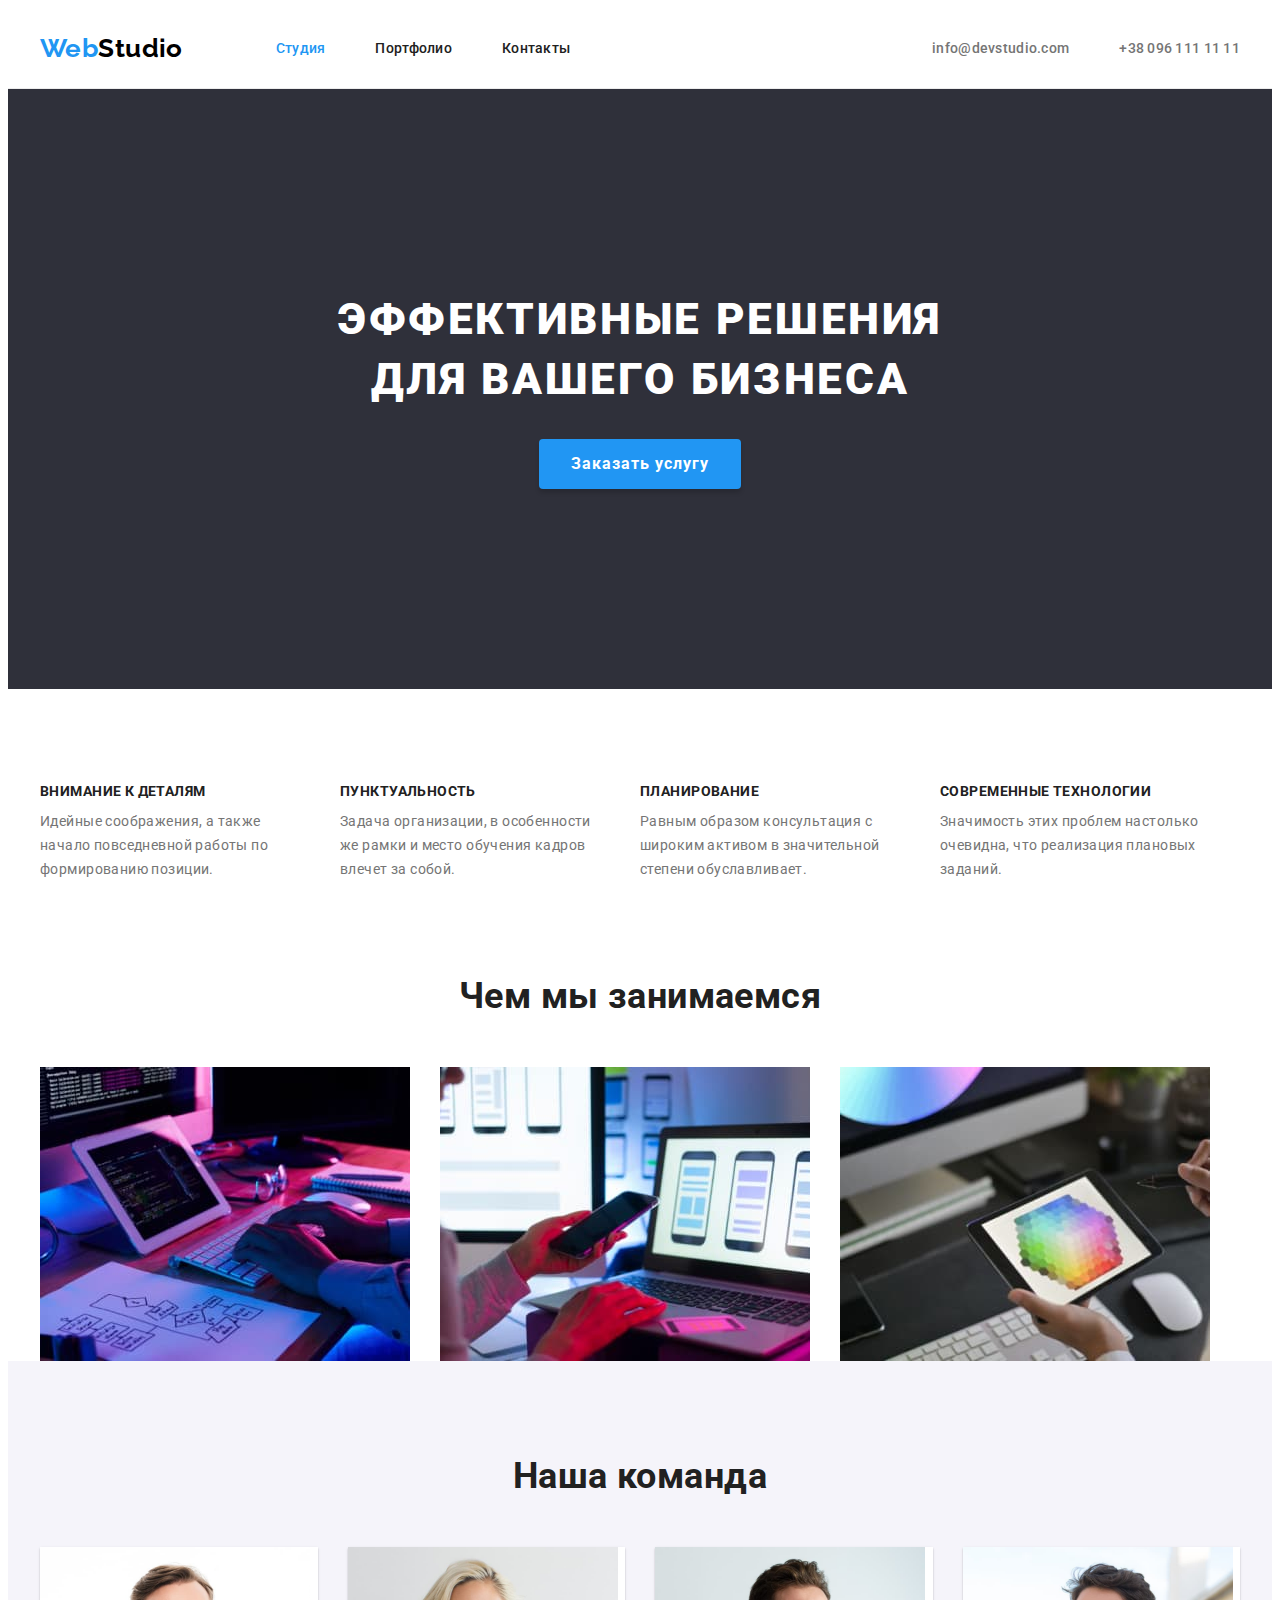
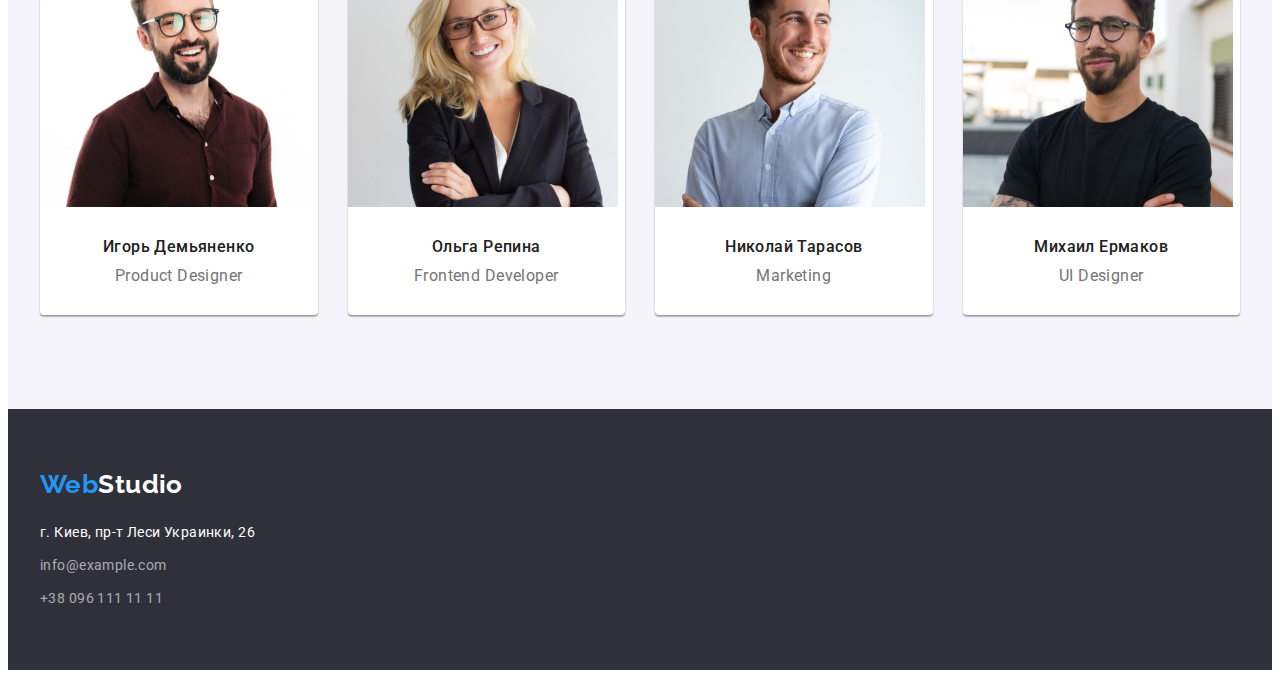
==== index.html @ b5c13eb8 "Initial commit" ====
<!DOCTYPE html>
<html lang="ru">
  <head>
    <meta charset="UTF-8" />
    <meta http-equiv="X-UA-Compatible" content="IE=edge" />
    <meta name="viewport" content="width=device-width, initial-scale=1.0" />
    <title>Студия</title>
    <link rel="preconnect" href="https://fonts.googleapis.com" />
    <link rel="preconnect" href="https://fonts.gstatic.com" crossorigin />
    <link
      href="https://fonts.googleapis.com/css2?family=Raleway:wght@700&family=Roboto:wght@400;500;700;900&display=swap"
      rel="stylesheet"
    />
    <!-- modern-nomalize start -->
    <link
      rel="stylesheet"
      href="https://cdnjs.cloudflare.com/ajax/libs/modern-normalize/1.1.0/modern-normalize.min.css"
      integrity="sha512-wpPYUAdjBVSE4KJnH1VR1HeZfpl1ub8YT/NKx4PuQ5NmX2tKuGu6U/JRp5y+Y8XG2tV+wKQpNHVUX03MfMFn9Q=="
      crossorigin="anonymous"
      referrerpolicy="no-referrer"
    />
    <!-- modern-nomalize end -->
    <link rel="stylesheet" href="./css/styles.css" />
  </head>
  <body>
    <!-- header -->
    <header class="header">
      <div class="container header-container">
        <a class="header-logo link" href="index.html" lang="en"
          ><span class="accent-header">Web</span>Studio</a
        >
        <nav class="header-nav">
          <ul class="header-list list">
            <li class="header-item list">
              <a class="header-link header-link-current link" href="./index.html">Студия</a>
            </li>
            <li class="header-item list">
              <a class="header-link link" href="./portfolio.html">Портфолио</a>
            </li>
            <li class="header-item list">
              <a class="header-link link" href="#">Контакты</a>
            </li>
          </ul>
        </nav>
        <ul class="header-list list">
          <li class="header-contacts list">
            <a class="header-mail link" href="mailto:info@devstudio.com">info@devstudio.com</a>
          </li>
          <li class="header-contacts list">
            <a class="header-tel link" href="tel:+380961111111">+38 096 111 11 11</a>
          </li>
        </ul>
      </div>
    </header>

    <main>
      <!-- Шапка -->
      <section class="hero">
        <div class="container">
          <h1 class="hero-title">Эффективные решения для вашего бизнеса</h1>
          <button class="hero-btn btn" type="button">Заказать услугу</button>
        </div>
      </section>

      <!-- Особенности -->
      <section class="features section">
        <div class="container">
          <h2 class="visually-hidden">Особенности</h2>
          <ul class="features-list list">
            <li class="features-item">
              <h3 class="features-title">Внимание к деталям</h3>
              <p class="features-descr">
                Идейные соображения, а также начало повседневной работы по формированию позиции.
              </p>
            </li>
            <li class="features-item">
              <h3 class="features-title">Пунктуальность</h3>
              <p class="features-descr">
                Задача организации, в особенности же рамки и место обучения кадров влечет за собой.
              </p>
            </li>
            <li class="features-item">
              <h3 class="features-title">Планирование</h3>
              <p class="features-descr">
                Равным образом консультация с широким активом в значительной степени обуславливает.
              </p>
            </li>
            <li class="features-item">
              <h3 class="features-title">Современные технологии</h3>
              <p class="features-descr">
                Значимость этих проблем настолько очевидна, что реализация плановых заданий.
              </p>
            </li>
          </ul>
        </div>
      </section>

      <!-- Чем мы занимаемся -->
      <section class="work section">
        <div class="container work-container">
          <h2 class="work-title">Чем мы занимаемся</h2>
          <ul class="work-list list">
            <li class="work-item">
              <img
                class="img work-item-img"
                src="./images/box1.jpg"
                alt="Верстка"
                width="370"
                height="294"
              />
            </li>
            <li class="work-item">
              <img
                class="img work-item-img"
                src="./images/box2.jpg"
                alt="Оптимизация под все устройства"
                width="370"
                height="294"
              />
            </li>
            <li class="work-item">
              <img
                class="img work-item-img"
                src="./images/box3.jpg"
                alt="Дизайн сайта"
                width="370"
                height="294"
              />
            </li>
          </ul>
        </div>
      </section>

      <!-- Наша команда -->
      <section class="team section">
        <div class="container">
          <h2 class="team-title">Наша команда</h2>
          <ul class="team-list list">
            <li class="team-item">
              <img
                class="img team-item-img"
                src="./images/teamcard1.jpg"
                lang="en"
                alt="Product Designer"
                width="270"
                height="260"
              />
              <div class="team-wrapper">
                <h3 class="team-item-title">Игорь Демьяненко</h3>
                <p class="team-item-descr">Product Designer</p>
              </div>
            </li>
            <li class="team-item">
              <img
                class="img team-item-img"
                src="./images/teamcard2.jpg"
                lang="en"
                alt="Frontend Developer"
                width="270"
                height="260"
              />
              <div class="team-wrapper">
                <h3 class="team-item-title">Ольга Репина</h3>
                <p class="team-item-descr">Frontend Developer</p>
              </div>
            </li>
            <li class="team-item">
              <img
                class="img team-item-img"
                src="./images/teamcard3.jpg"
                lang="en"
                alt="Marketing"
                width="270"
                height="260"
              />
              <div class="team-wrapper">
                <h3 class="team-item-title">Николай Тарасов</h3>
                <p class="team-item-descr">Marketing</p>
              </div>
            </li>
            <li class="team-item">
              <img
                class="img team-item-img"
                src="./images/teamcard4.jpg"
                lang="en"
                alt="UI Designer"
                width="270"
                height="260"
              />
              <div class="team-wrapper">
                <h3 class="team-item-title">Михаил Ермаков</h3>
                <p class="team-item-descr">UI Designer</p>
              </div>
            </li>
          </ul>
        </div>
      </section>
    </main>

    <!-- Подвал -->
    <footer class="footer">
      <div class="container footer-container">
        <a class="footer-logo link" href="index.html" lang="en"
          ><span class="accent-footer">Web</span><span class="second-footer-cl">Studio</span></a
        >
        <address class="address">
          <ul class="footer-list list">
            <li class="footer-item-map list">
              <a
                class="link"
                href="https://goo.gl/maps/kotDSWmVXza3ewrm8"
                target="_blank"
                rel="noreferrer noopener"
                >г. Киев, пр-т Леси Украинки, 26</a
              >
            </li>
            <li class="footer-item list">
              <a class="footer-mail link" href="mailto:info@example.com">info@example.com</a>
            </li>
            <li class="footer-item list">
              <a class="footer-tel link" href="tel:+380961111111">+38 096 111 11 11</a>
            </li>
          </ul>
        </address>
      </div>
    </footer>
  </body>
</html>
---- css/styles.css ----
/* Шрифты
  font-family: 'Raleway', sans-serif;
  font-family: 'Roboto', sans-serif;
} */

:root {
  /* fonts */
  --main-font: 'Roboto', sans-serif;
  --secondary-font: 'Raleway', sans-serif;
  /* txt colors */
  --main-txt-cl: #212121;
  --main-txt-item: #757575;
  --main-link-cl: #2196f3;
  --btn-txt-cl: #ffffff;
  --second-header-logo-cl: #000000;

  /* bg colors */
  --dark-bg-cl: #2f303a;
  --team-bg-cl: #f5f4fa;
  --main-bt-bg-cl: #188ce8;
  --white-bg-cl: #ffffff;

  /* others */
  --border-cl: #eeeeee;
}
body {
  font-family: var(--main-font);
  color: var(--main-txt-cl);
  background-color: var(--white-bg-cl);
  letter-spacing: 0.03em;
  font-size: 14px;
}

/* reset styles */

h1,
h2,
h3,
h4,
h5,
h6,
p {
  margin: 0;
}
.link {
  text-decoration: none;
  color: currentColor;
}

.list {
  list-style: none;
  padding: 0;
  margin: 0;
}

/* base styles */
.container {
  width: 1200px;
  padding-left: 15px;
  padding-right: 15px;
  margin-left: auto;
  margin-right: auto;

  /* outline: 2px solid red;
  outline-offset: -2px; */
}
.btn {
  font-family: inherit;
  cursor: pointer;
  border: none;
}

/* header */
.header {
  border-bottom: 1px solid #ececec;
}
.header-container {
  display: flex;
  align-items: center;
}

.header-logo {
  margin-right: 93px;
}

.header-nav {
  margin-right: auto;
}

.header-logo,
.footer-logo {
  color: var(--second-header-logo-cl);
  font-family: 'Raleway';
  font-style: normal;
  font-weight: 700;
  font-size: 26px;
  line-height: calc(31 / 26);
}

.accent-header,
.accent-footer {
  color: var(--main-link-cl);
}

/* .header-item, */

.header-link,
.header-mail,
.header-tel {
  display: block;
  padding-top: 32px;
  padding-bottom: 32px;
  font-weight: 500;
  line-height: calc(16 / 14);
  letter-spacing: 0.02em;
}

/* header hover focus */

.header-link:hover,
.header-link:focus,
.header-contacts:hover,
.header-contacts:focus {
  color: var(--main-link-cl);
}

.header-list {
  display: flex;
  gap: 50px;
}

.header-contacts {
  color: var(--main-txt-item);
}

.header-link-current {
  color: var(--main-link-cl);
}

/* все img */
.img {
  display: block;
  max-width: 100%;
  height: auto;
}

/* hero */
.hero {
  text-align: center;
  padding: 200px 0;
}

.hero-title {
  width: 696px;
  margin: 0 auto;
  margin-bottom: 30px;
  font-weight: 900;
  font-size: 44px;
  line-height: calc(60 / 44);
  color: var(--btn-txt-cl);
  text-transform: uppercase;
  letter-spacing: 0.06em;
}

.hero-btn {
  /* max-width: 240px;
  min-width: 200px;
  min-height: 50px; */
  padding: 10px 32px;
  color: var(--btn-txt-cl);
  font-weight: 700;
  font-size: 16px;
  line-height: calc(30 / 16);
  background: var(--main-link-cl);
  letter-spacing: 0.06em;
  box-shadow: 0px 4px 4px rgba(0, 0, 0, 0.15);
  border-radius: 4px;
}

.hero-btn:hover,
.hero-btn:focus {
  background: var(--main-bt-bg-cl);
}

.hero,
.footer {
  background: var(--dark-bg-cl);
}

/* <!-- Особенности --> */
.section {
  padding-top: 94px;
  padding-bottom: 94px;
}

.visually-hidden {
  position: absolute;
  white-space: nowrap;
  width: 1px;
  height: 1px;
  overflow: hidden;
  border: 0;
  padding: 0;
  clip: rect(0 0 0 0);
  clip-path: inset(50%);
  margin: -1px;
}
.features-list {
  display: flex;
  gap: 30px;
}

.features-item {
  width: 270px;
}

.features-title {
  margin-bottom: 10px;
  flex-basis: calc((100%-90px) / 4);

  font-size: 14px;
  line-height: calc(16 / 14);
  text-transform: uppercase;
}
.features-descr {
  line-height: calc(24 / 14);
  color: var(--main-txt-item);
}

/* <!-- Чем мы занимаемся --> */
.work {
  padding: 0;
}

/* .work-container {
  padding-bottom: 94px;
} */

.work-title,
.team-title {
  text-align: center;
  margin-bottom: 50px;
  font-size: 36px;
  line-height: calc(42 / 36);
}
.work-list,
.team-list {
  display: flex;
  gap: 30px;
}

/* <!-- Наша команда --> */

/* .team-container {
  padding-bottom: 94px;
} */
.team {
  background: var(--team-bg-cl);
}

.team-item {
  flex-basis: calc((100% - 30px * 3) / 4);
  background: var(--white-bg-cl);
  box-shadow: 0px 1px 3px rgba(0, 0, 0, 0.12), 0px 1px 1px rgba(0, 0, 0, 0.14),
    0px 2px 1px rgba(0, 0, 0, 0.2);
  border-radius: 0px 0px 4px 4px;
}

.team-wrapper {
  text-align: center;
  padding-top: 30px;
  padding-bottom: 30px;
}
.team-item-title {
  margin-bottom: 10px;
  /* padding-left: 5px;
  padding-right: 5px;
  text-align: center; */
  font-weight: 500;
  font-size: 16px;
  line-height: calc(19 / 16);
}
.team-item-descr {
  text-align: center;
  font-weight: 400;
  font-size: 16px;
  line-height: calc(19 / 16);
  color: var(--main-txt-item);
}

/* Портфолио */
/* .portfolio {
  margin-top: 94px;
  margin-bottom: 94px;
} */

.portfolio-list-btn {
  margin-bottom: 50px;
  display: flex;
  justify-content: center;
  gap: 8px;
}

.portfolio-item-btn:hover,
.portfolio-item-btn:focus {
  background: var(--main-link-cl);
  color: var(--btn-txt-cl);
}

.portfolio-item-btn {
  padding: 6px 22px;
  font-weight: 500;
  font-size: 16px;
  line-height: calc(26 / 16);
  letter-spacing: 0.03em;
  background-color: var(--team-bg-cl);
  border: none;
  border-radius: 4px;
}

.current-btn {
  background: var(--main-link-cl);
  color: var(--btn-txt-cl);
  box-shadow: 0px 3px 1px rgba(0, 0, 0, 0.1), 0px 1px 2px rgba(0, 0, 0, 0.08),
    0px 2px 2px rgba(0, 0, 0, 0.12);
  border-radius: 4px;
}

.portfolio-list-img {
  display: flex;
  flex-wrap: wrap;
  gap: 30px;
}

/* .gallery-item {
  text-align: center;
} */

.gallery-wrapper {
  padding-top: 20px;
  padding-left: 24px;
  padding-right: 24px;
  padding-bottom: 20px;
  border: 1px solid var(--border-cl);
  border-top: none;
}
.gallery-item-title {
  margin-bottom: 4px;
  font-weight: 700;
  font-size: 18px;
  line-height: calc(36 / 18);
  letter-spacing: 0.06em;
}

.gallery-item-descr {
  font-size: 16px;
  line-height: calc(30 / 16);
  color: var(--main-txt-item);
}

/* footer */
.footer {
  padding-top: 60px;
  padding-bottom: 60px;
}

/* .footer-container {
  padding-top: 60px;
  padding-bottom: 60px;
} */

.address {
  margin-top: 20px;
  font-style: normal;
}
.footer-list {
  line-height: calc(24 / 14);
}

.footer-item-map {
  margin-bottom: 9px;
  color: #ffffff;
}
.footer-item {
  color: rgba(255, 255, 255, 0.6);
}

.footer-item:not(:last-child) {
  margin-bottom: 9px;
}

.footer-mail:hover,
.footer-mail:focus,
.footer-tel:hover,
.footer-tel:focus,
.footer-item-map:hover,
.footer-item-map:focus {
  color: var(--main-link-cl);
}
.second-footer-cl {
  color: var(--btn-txt-cl);
}
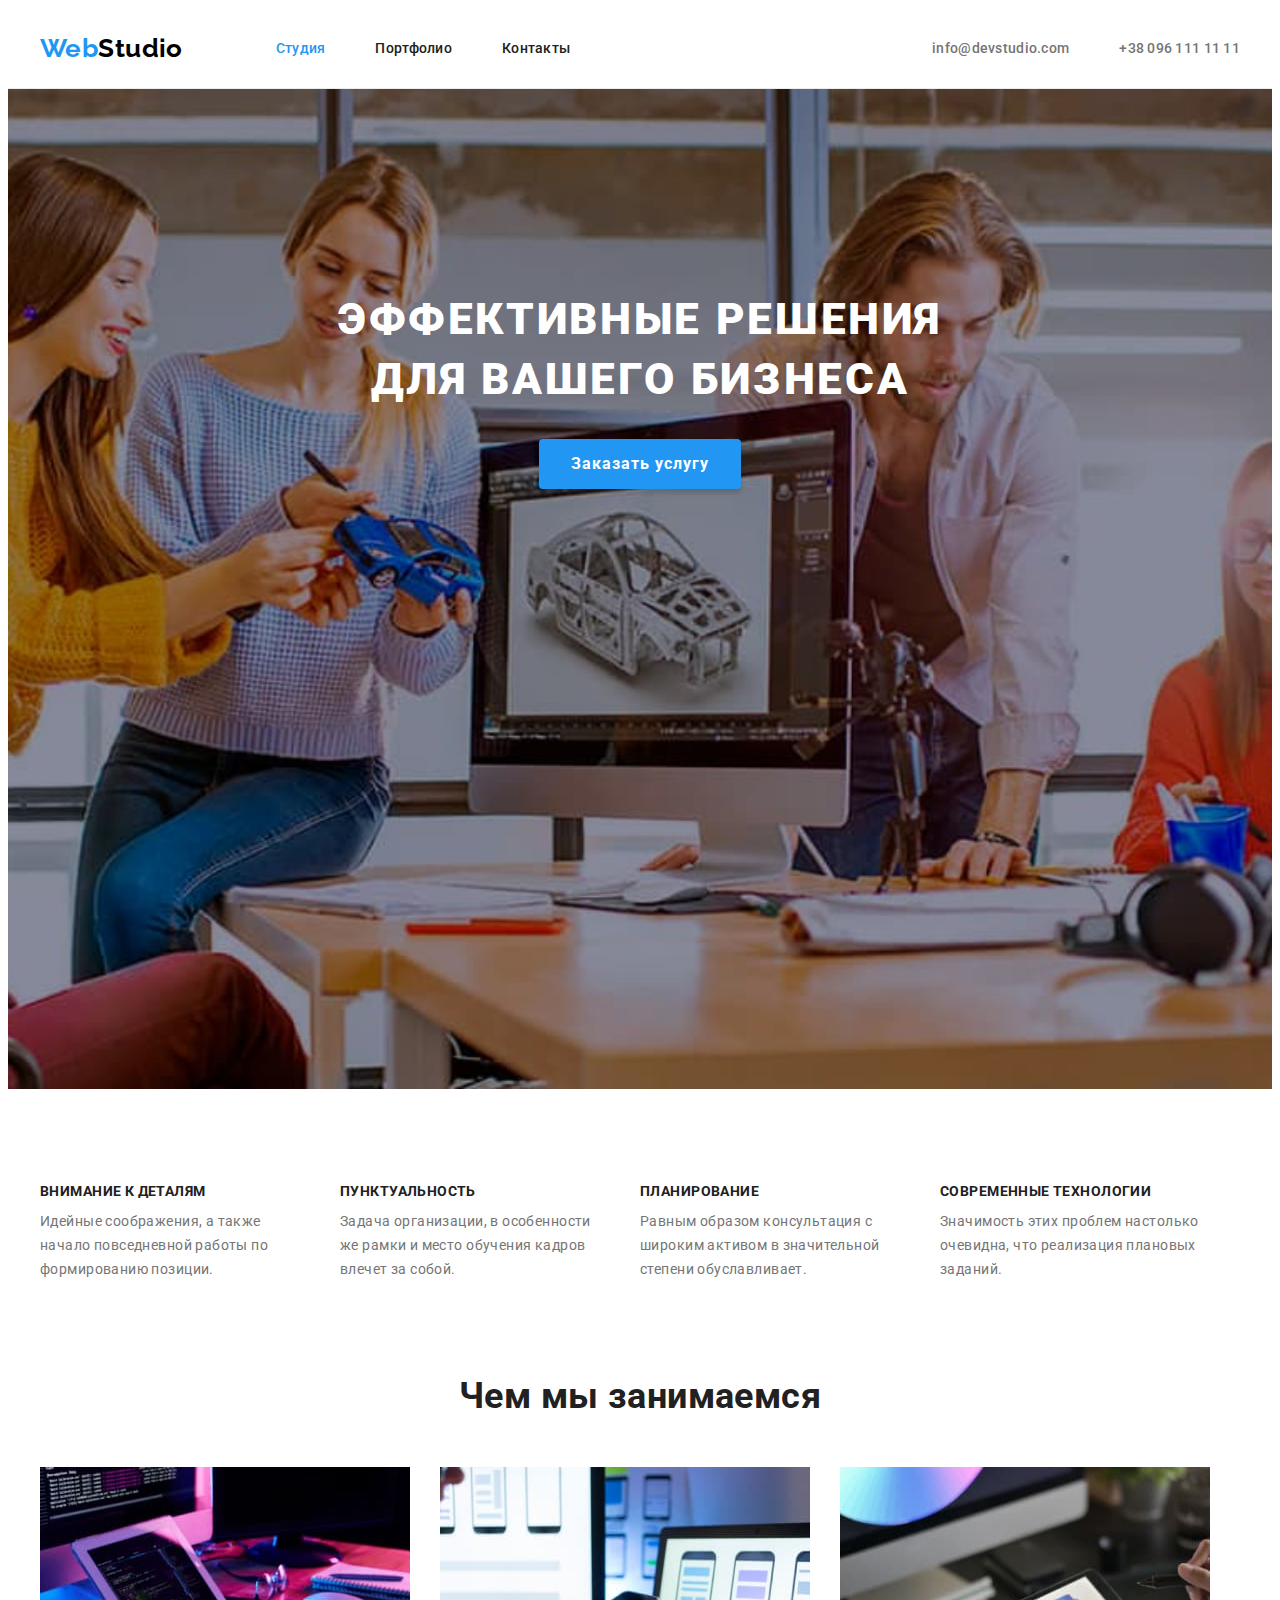
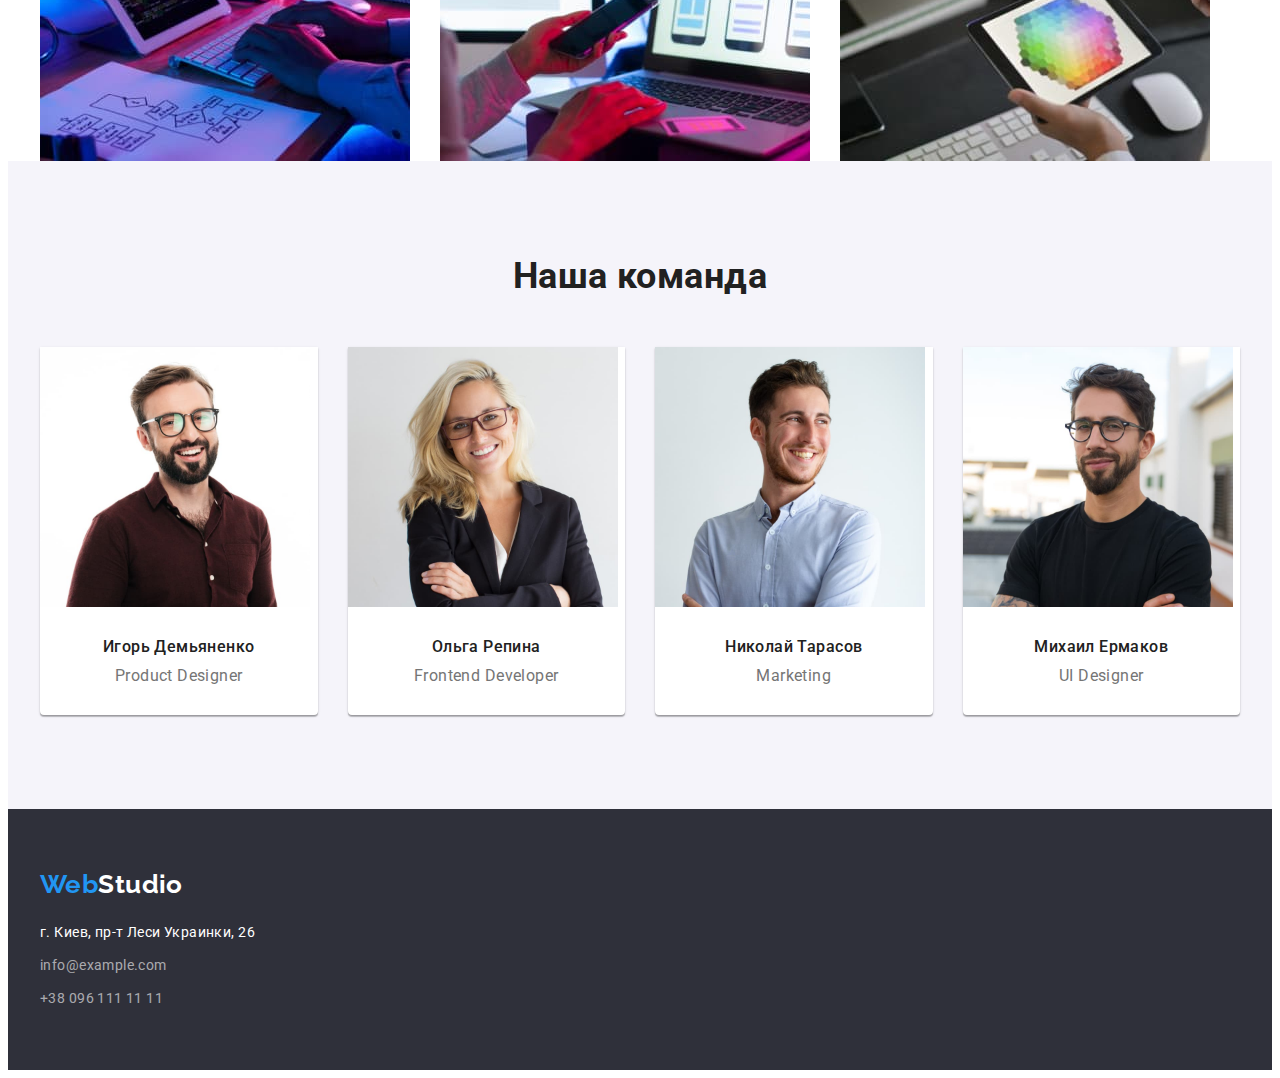
==== commit 4329db61: "Hero background" ====
--- a/index.html
+++ b/index.html
@@ -56,7 +56,7 @@
     <main>
       <!-- Шапка -->
       <section class="hero">
-        <div class="container">
+        <div class="hero-container">
           <h1 class="hero-title">Эффективные решения для вашего бизнеса</h1>
           <button class="hero-btn btn" type="button">Заказать услугу</button>
         </div>
--- a/css/styles.css
+++ b/css/styles.css
@@ -145,9 +145,33 @@
 }
 
 /* hero */
-.hero {
+
+/* .hero {
   text-align: center;
   padding: 200px 0;
+  background-color: var(--dark-bg-cl);
+  background-size: contain;
+  background-position: center;
+  background-repeat: no-repeat;
+  background-image: url(../images/hero-bgn.jpg);
+} */
+
+.hero-container {
+  text-align: center;
+
+  min-height: 600px;
+  max-width: 1600px;
+
+  margin-left: auto;
+  margin-right: auto;
+
+  padding: 200px 0;
+
+  background-color: var(--dark-bg-cl);
+  background-size: cover;
+  background-position: center;
+  background-repeat: no-repeat;
+  background-image: url(../images/hero-bgn.jpg);
 }
 
 .hero-title {
@@ -182,11 +206,6 @@
   background: var(--main-bt-bg-cl);
 }
 
-.hero,
-.footer {
-  background: var(--dark-bg-cl);
-}
-
 /* <!-- Особенности --> */
 .section {
   padding-top: 94px;
@@ -305,6 +324,8 @@
 .portfolio-item-btn:focus {
   background: var(--main-link-cl);
   color: var(--btn-txt-cl);
+  box-shadow: 0px 3px 1px rgba(0, 0, 0, 0.1), 0px 1px 2px rgba(0, 0, 0, 0.08),
+    0px 2px 2px rgba(0, 0, 0, 0.12);
 }
 
 .portfolio-item-btn {
@@ -332,9 +353,11 @@
   gap: 30px;
 }
 
-/* .gallery-item {
-  text-align: center;
-} */
+.gallery-item:hover {
+  box-shadow: 0px 1px 1px rgba(0, 0, 0, 0.12), 0px 4px 4px rgba(0, 0, 0, 0.06),
+    1px 4px 6px rgba(0, 0, 0, 0.16);
+  /* text-align: center; */
+}
 
 .gallery-wrapper {
   padding-top: 20px;
@@ -359,9 +382,11 @@
 }
 
 /* footer */
+
 .footer {
   padding-top: 60px;
   padding-bottom: 60px;
+  background: var(--dark-bg-cl);
 }
 
 /* .footer-container {
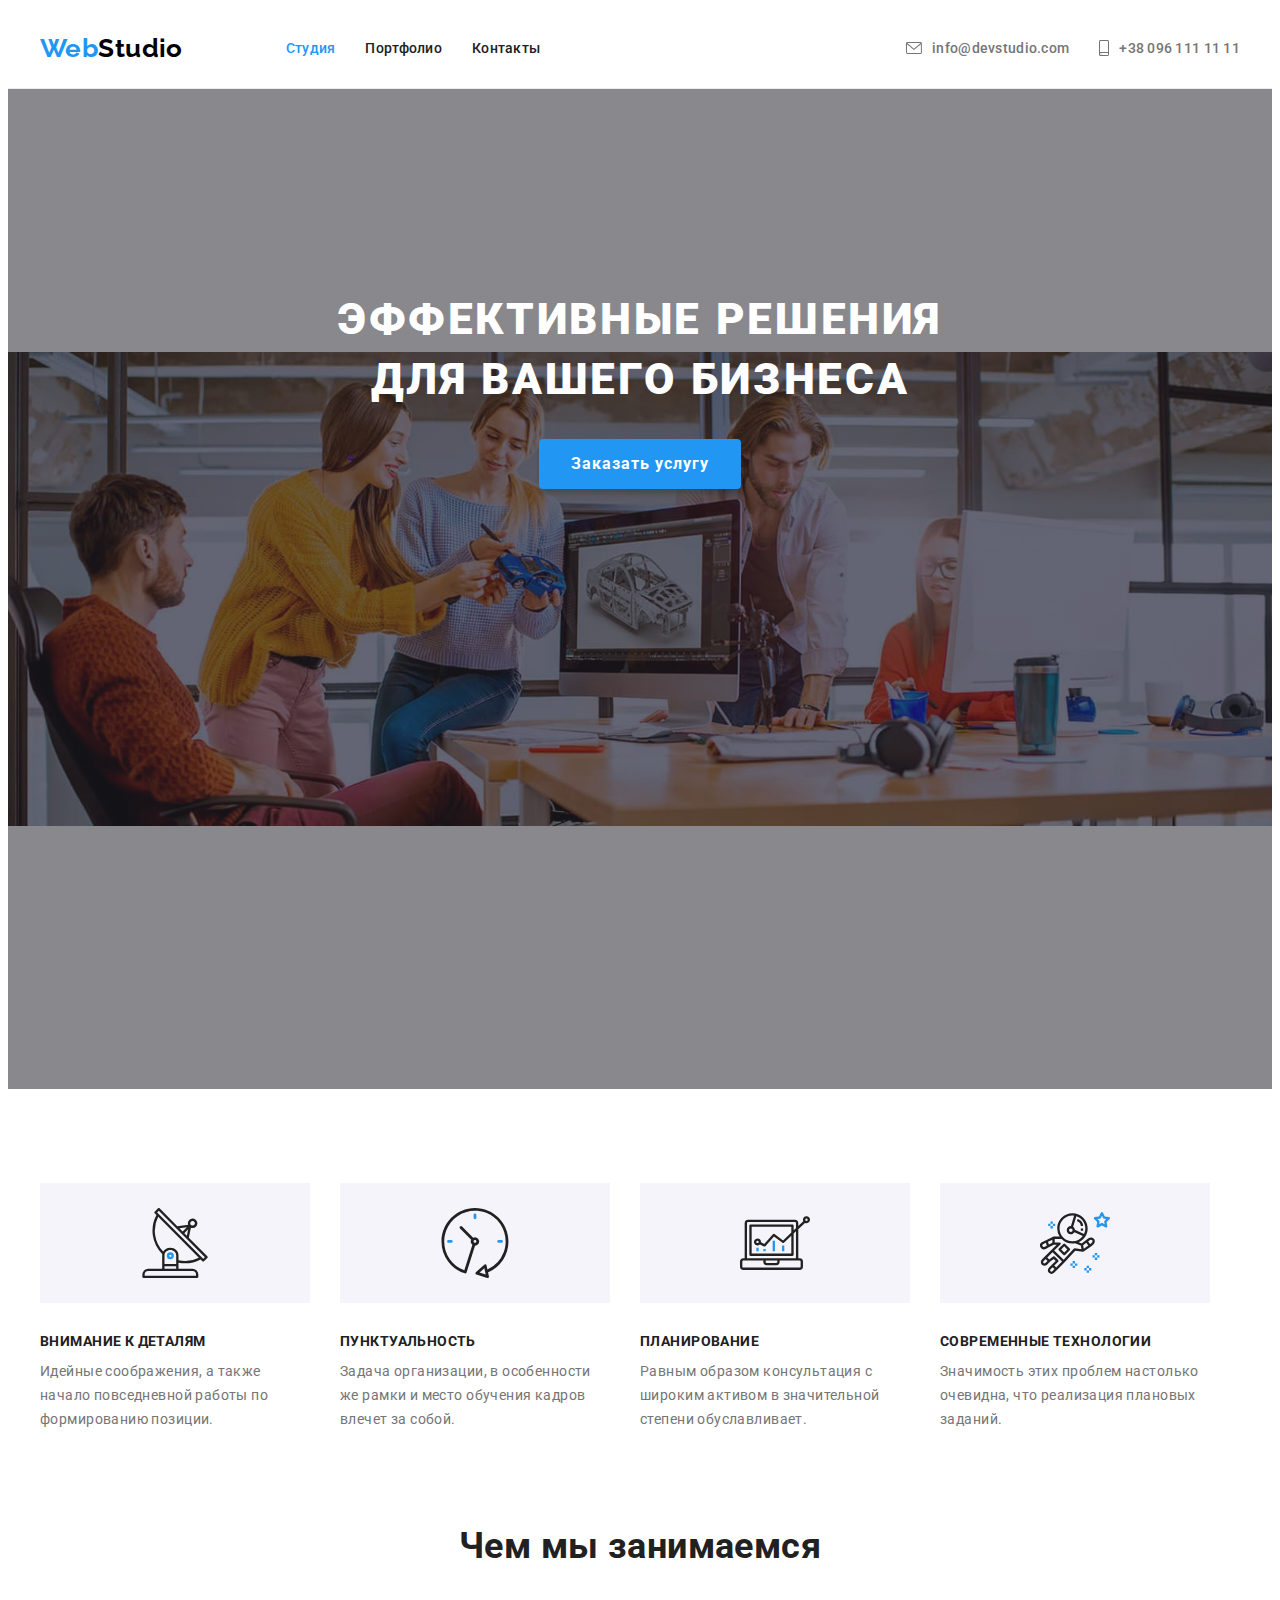
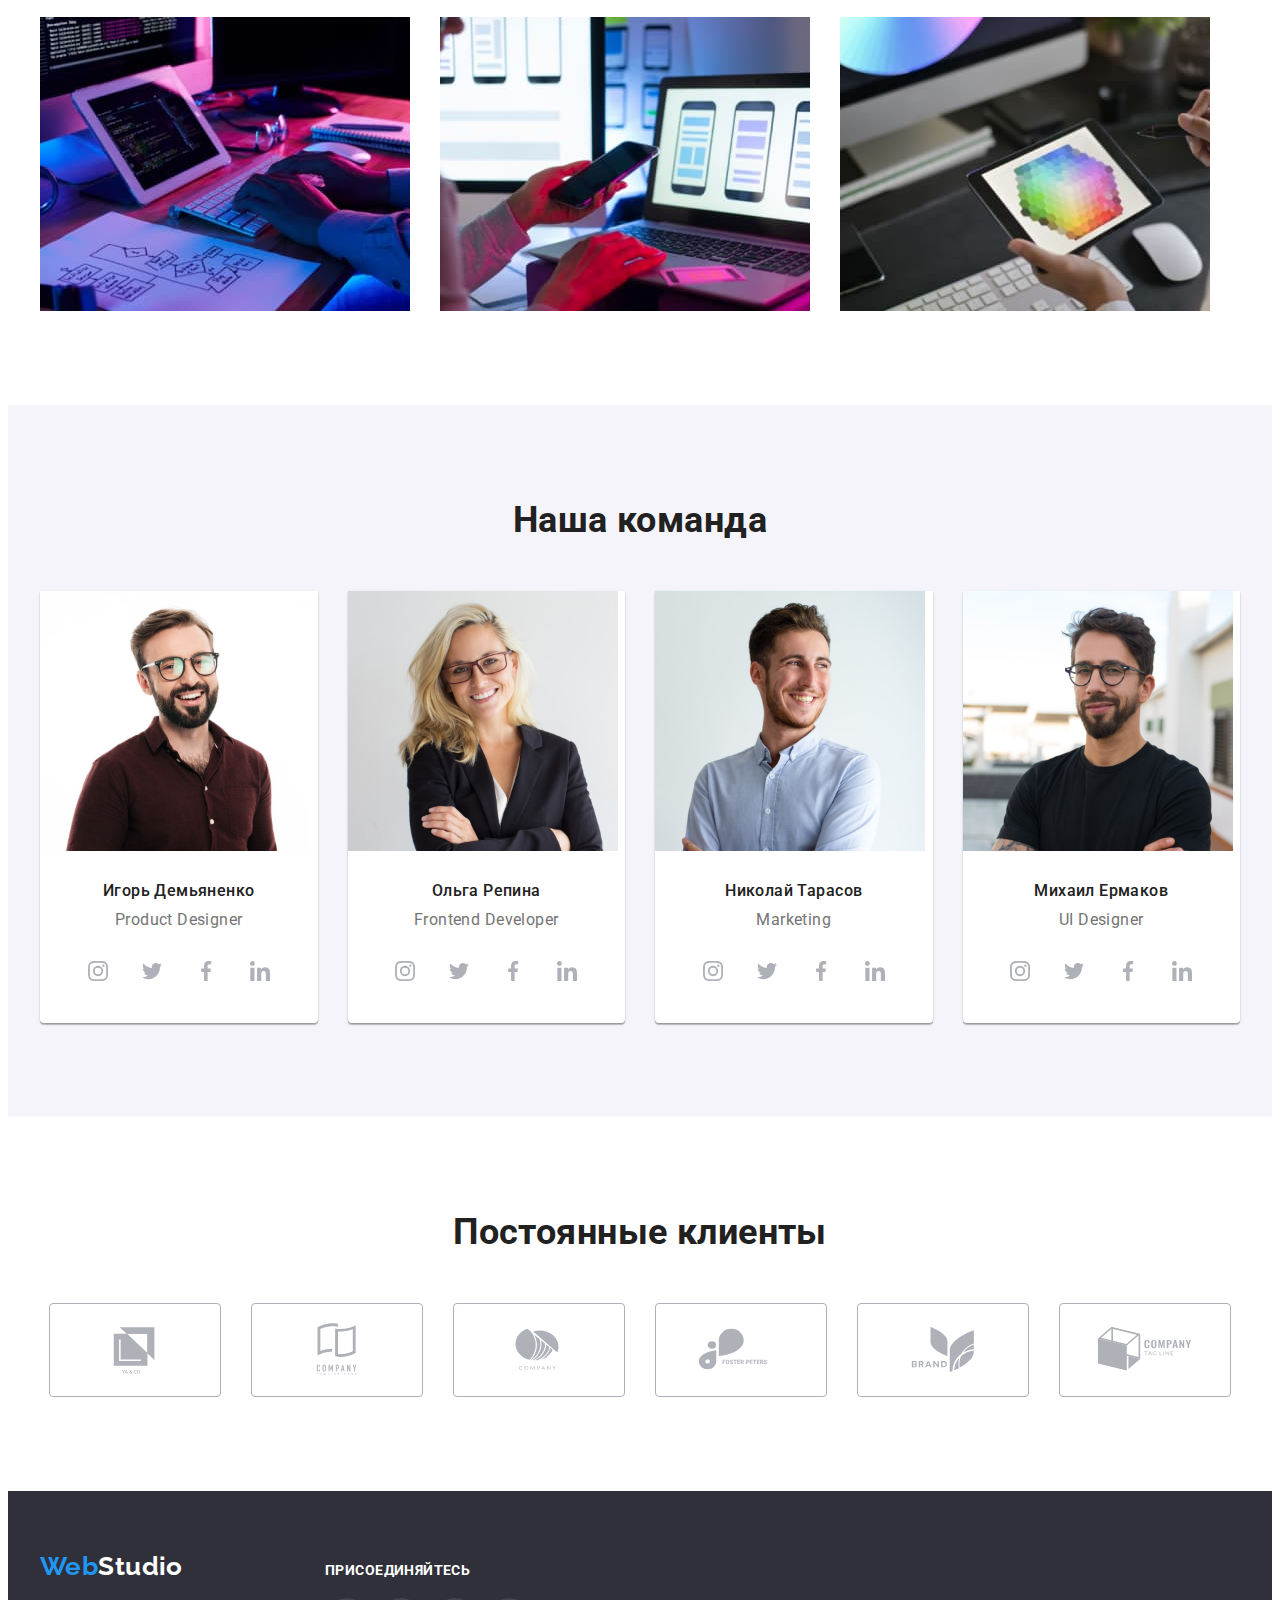
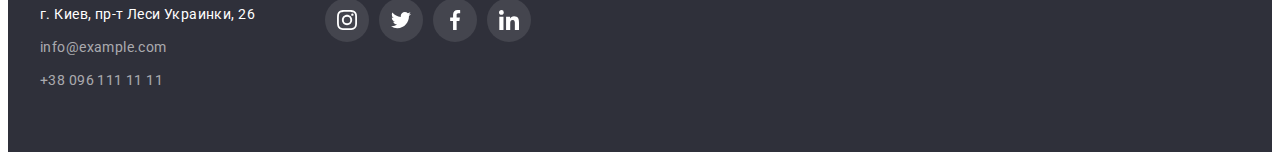
==== commit 61c658bc: "hw4 send mentor" ====
--- a/index.html
+++ b/index.html
@@ -44,10 +44,20 @@
         </nav>
         <ul class="header-list list">
           <li class="header-contacts list">
-            <a class="header-mail link" href="mailto:info@devstudio.com">info@devstudio.com</a>
+            <div class="header-container">
+              <svg class="header-icon" width="16" height="12">
+                <use href="./images/icons.svg#icon-mail"></use>
+              </svg>
+              <a class="header-mail link" href="mailto:info@devstudio.com">info@devstudio.com</a>
+            </div>
           </li>
           <li class="header-contacts list">
-            <a class="header-tel link" href="tel:+380961111111">+38 096 111 11 11</a>
+            <div class="header-container">
+              <svg class="header-icon" width="10" height="16">
+                <use href="./images/icons.svg#icon-phone"></use>
+              </svg>
+              <a class="header-tel link" href="tel:+380961111111">+38 096 111 11 11</a>
+            </div>
           </li>
         </ul>
       </div>
@@ -68,24 +78,47 @@
           <h2 class="visually-hidden">Особенности</h2>
           <ul class="features-list list">
             <li class="features-item">
+              <div class="features-icon">
+                <svg width="70" height="70">
+                  <use href="./images/icons.svg#icon-antenna"></use>
+                </svg>
+              </div>
               <h3 class="features-title">Внимание к деталям</h3>
               <p class="features-descr">
                 Идейные соображения, а также начало повседневной работы по формированию позиции.
               </p>
             </li>
             <li class="features-item">
+              <div class="features-icon">
+                <svg width="70" height="70">
+                  <use href="./images/icons.svg#icon-clock"></use>
+                </svg>
+              </div>
+
               <h3 class="features-title">Пунктуальность</h3>
               <p class="features-descr">
                 Задача организации, в особенности же рамки и место обучения кадров влечет за собой.
               </p>
             </li>
             <li class="features-item">
+              <div class="features-icon">
+                <svg width="70" height="70">
+                  <use href="./images/icons.svg#icon-diagram"></use>
+                </svg>
+              </div>
+
               <h3 class="features-title">Планирование</h3>
               <p class="features-descr">
                 Равным образом консультация с широким активом в значительной степени обуславливает.
               </p>
             </li>
             <li class="features-item">
+              <div class="features-icon">
+                <svg width="70" height="70">
+                  <use href="./images/icons.svg#icon-astronaut"></use>
+                </svg>
+              </div>
+
               <h3 class="features-title">Современные технологии</h3>
               <p class="features-descr">
                 Значимость этих проблем настолько очевидна, что реализация плановых заданий.
@@ -148,6 +181,60 @@
               <div class="team-wrapper">
                 <h3 class="team-item-title">Игорь Демьяненко</h3>
                 <p class="team-item-descr">Product Designer</p>
+                <ul class="socials list">
+                  <li class="socials-item-icon">
+                    <a
+                      class="socials-link"
+                      href="#"
+                      target="_blank"
+                      rel="noopener noreferrer"
+                      aria-label="instagram"
+                    >
+                      <svg class="socials-icon" width="20" height="20">
+                        <use href="./images/icons.svg#icon-instagram"></use>
+                      </svg>
+                    </a>
+                  </li>
+                  <li class="socials-item-icon">
+                    <a
+                      class="socials-link link"
+                      href="#"
+                      target="_blank"
+                      rel="noopener noreferrer"
+                      aria-label="twitter"
+                    >
+                      <svg class="socials-icon" width="20" height="20">
+                        <use href="./images/icons.svg#icon-twitter"></use>
+                      </svg>
+                    </a>
+                  </li>
+                  <li class="socials-item-icon link">
+                    <a
+                      class="socials-link"
+                      href="#"
+                      target="_blank"
+                      rel="noopener noreferrer"
+                      aria-label="facebook"
+                    >
+                      <svg class="socials-icon" width="20" height="20">
+                        <use href="./images/icons.svg#icon-facebook"></use>
+                      </svg>
+                    </a>
+                  </li>
+                  <li class="socials-item-icon link">
+                    <a
+                      class="socials-link"
+                      href="#"
+                      target="_blank"
+                      rel="noopener noreferrer"
+                      aria-label="linkedin"
+                    >
+                      <svg class="socials-icon" width="20" height="20">
+                        <use href="./images/icons.svg#icon-linkedin"></use>
+                      </svg>
+                    </a>
+                  </li>
+                </ul>
               </div>
             </li>
             <li class="team-item">
@@ -162,6 +249,60 @@
               <div class="team-wrapper">
                 <h3 class="team-item-title">Ольга Репина</h3>
                 <p class="team-item-descr">Frontend Developer</p>
+                <ul class="socials list">
+                  <li class="socials-item-icon">
+                    <a
+                      class="socials-link"
+                      href="#"
+                      target="_blank"
+                      rel="noopener noreferrer"
+                      aria-label="instagram"
+                    >
+                      <svg class="socials-icon" width="20" height="20">
+                        <use href="./images/icons.svg#icon-instagram"></use>
+                      </svg>
+                    </a>
+                  </li>
+                  <li class="socials-item-icon">
+                    <a
+                      class="socials-link link"
+                      href="#"
+                      target="_blank"
+                      rel="noopener noreferrer"
+                      aria-label="twitter"
+                    >
+                      <svg class="socials-icon" width="20" height="20">
+                        <use href="./images/icons.svg#icon-twitter"></use>
+                      </svg>
+                    </a>
+                  </li>
+                  <li class="socials-item-icon link">
+                    <a
+                      class="socials-link"
+                      href="#"
+                      target="_blank"
+                      rel="noopener noreferrer"
+                      aria-label="facebook"
+                    >
+                      <svg class="socials-icon" width="20" height="20">
+                        <use href="./images/icons.svg#icon-facebook"></use>
+                      </svg>
+                    </a>
+                  </li>
+                  <li class="socials-item-icon link">
+                    <a
+                      class="socials-link"
+                      href="#"
+                      target="_blank"
+                      rel="noopener noreferrer"
+                      aria-label="linkedin"
+                    >
+                      <svg class="socials-icon" width="20" height="20">
+                        <use href="./images/icons.svg#icon-linkedin"></use>
+                      </svg>
+                    </a>
+                  </li>
+                </ul>
               </div>
             </li>
             <li class="team-item">
@@ -176,6 +317,60 @@
               <div class="team-wrapper">
                 <h3 class="team-item-title">Николай Тарасов</h3>
                 <p class="team-item-descr">Marketing</p>
+                <ul class="socials list">
+                  <li class="socials-item-icon">
+                    <a
+                      class="socials-link"
+                      href="#"
+                      target="_blank"
+                      rel="noopener noreferrer"
+                      aria-label="instagram"
+                    >
+                      <svg class="socials-icon" width="20" height="20">
+                        <use href="./images/icons.svg#icon-instagram"></use>
+                      </svg>
+                    </a>
+                  </li>
+                  <li class="socials-item-icon">
+                    <a
+                      class="socials-link link"
+                      href="#"
+                      target="_blank"
+                      rel="noopener noreferrer"
+                      aria-label="twitter"
+                    >
+                      <svg class="socials-icon" width="20" height="20">
+                        <use href="./images/icons.svg#icon-twitter"></use>
+                      </svg>
+                    </a>
+                  </li>
+                  <li class="socials-item-icon link">
+                    <a
+                      class="socials-link"
+                      href="#"
+                      target="_blank"
+                      rel="noopener noreferrer"
+                      aria-label="facebook"
+                    >
+                      <svg class="socials-icon" width="20" height="20">
+                        <use href="./images/icons.svg#icon-facebook"></use>
+                      </svg>
+                    </a>
+                  </li>
+                  <li class="socials-item-icon link">
+                    <a
+                      class="socials-link"
+                      href="#"
+                      target="_blank"
+                      rel="noopener noreferrer"
+                      aria-label="linkedin"
+                    >
+                      <svg class="socials-icon" width="20" height="20">
+                        <use href="./images/icons.svg#icon-linkedin"></use>
+                      </svg>
+                    </a>
+                  </li>
+                </ul>
               </div>
             </li>
             <li class="team-item">
@@ -190,6 +385,60 @@
               <div class="team-wrapper">
                 <h3 class="team-item-title">Михаил Ермаков</h3>
                 <p class="team-item-descr">UI Designer</p>
+                <ul class="socials list">
+                  <li class="socials-item-icon">
+                    <a
+                      class="socials-link"
+                      href="#"
+                      target="_blank"
+                      rel="noopener noreferrer"
+                      aria-label="instagram"
+                    >
+                      <svg class="socials-icon" width="20" height="20">
+                        <use href="./images/icons.svg#icon-instagram"></use>
+                      </svg>
+                    </a>
+                  </li>
+                  <li class="socials-item-icon">
+                    <a
+                      class="socials-link link"
+                      href="#"
+                      target="_blank"
+                      rel="noopener noreferrer"
+                      aria-label="twitter"
+                    >
+                      <svg class="socials-icon" width="20" height="20">
+                        <use href="./images/icons.svg#icon-twitter"></use>
+                      </svg>
+                    </a>
+                  </li>
+                  <li class="socials-item-icon link">
+                    <a
+                      class="socials-link"
+                      href="#"
+                      target="_blank"
+                      rel="noopener noreferrer"
+                      aria-label="facebook"
+                    >
+                      <svg class="socials-icon" width="20" height="20">
+                        <use href="./images/icons.svg#icon-facebook"></use>
+                      </svg>
+                    </a>
+                  </li>
+                  <li class="socials-item-icon link">
+                    <a
+                      class="socials-link"
+                      href="#"
+                      target="_blank"
+                      rel="noopener noreferrer"
+                      aria-label="linkedin"
+                    >
+                      <svg class="socials-icon" width="20" height="20">
+                        <use href="./images/icons.svg#icon-linkedin"></use>
+                      </svg>
+                    </a>
+                  </li>
+                </ul>
               </div>
             </li>
           </ul>
@@ -197,31 +446,177 @@
       </section>
     </main>
 
+    <!-- Regular customers -->
+    <section class="section">
+      <h2 class="customer-title">Постоянные клиенты</h2>
+      <div class="customers-container">
+        <ul class="customers-list list">
+          <li class="customers-item">
+            <a
+              class="customers-link"
+              href="#"
+              target="_blank"
+              rel="noopener noreferrer"
+              aria-label="instagram"
+            >
+              <svg class="customers-icon" width="106" height="60">
+                <use href="./images/icons.svg#icon-logo-1"></use>
+              </svg>
+            </a>
+          </li>
+          <li class="customers-item">
+            <a
+              class="customers-link"
+              href="#"
+              target="_blank"
+              rel="noopener noreferrer"
+              aria-label="instagram"
+            >
+              <svg class="customers-icon" width="106" height="60">
+                <use href="./images/icons.svg#icon-logo-2"></use>
+              </svg>
+            </a>
+          </li>
+          <li class="customers-item">
+            <a
+              class="customers-link"
+              href="#"
+              target="_blank"
+              rel="noopener noreferrer"
+              aria-label="instagram"
+            >
+              <svg class="customers-icon" width="106" height="60">
+                <use href="./images/icons.svg#icon-logo-3"></use>
+              </svg>
+            </a>
+          </li>
+          <li class="customers-item">
+            <a
+              class="customers-link"
+              href="#"
+              target="_blank"
+              rel="noopener noreferrer"
+              aria-label="instagram"
+            >
+              <svg class="customers-icon" width="106" height="60">
+                <use href="./images/icons.svg#icon-logo-4"></use>
+              </svg>
+            </a>
+          </li>
+          <li class="customers-item">
+            <a
+              class="customers-link"
+              href="#"
+              target="_blank"
+              rel="noopener noreferrer"
+              aria-label="instagram"
+            >
+              <svg class="customers-icon" width="106" height="60">
+                <use href="./images/icons.svg#icon-logo-5"></use>
+              </svg>
+            </a>
+          </li>
+          <li class="customers-item">
+            <a
+              class="customers-link"
+              href="#"
+              target="_blank"
+              rel="noopener noreferrer"
+              aria-label="instagram"
+            >
+              <svg class="customers-icon" width="106" height="60">
+                <use href="./images/icons.svg#icon-logo-6"></use>
+              </svg>
+            </a>
+          </li>
+        </ul>
+      </div>
+    </section>
+
     <!-- Подвал -->
     <footer class="footer">
-      <div class="container footer-container">
-        <a class="footer-logo link" href="index.html" lang="en"
-          ><span class="accent-footer">Web</span><span class="second-footer-cl">Studio</span></a
-        >
-        <address class="address">
-          <ul class="footer-list list">
-            <li class="footer-item-map list">
+      <div class="footer-container container">
+        <div class="footer-container-address">
+          <a class="footer-logo link" href="index.html" lang="en"
+            ><span class="accent-footer">Web</span><span class="second-footer-cl">Studio</span></a
+          >
+          <address class="address">
+            <ul class="footer-list list">
+              <li class="footer-item-map list">
+                <a
+                  class="link"
+                  href="https://goo.gl/maps/kotDSWmVXza3ewrm8"
+                  target="_blank"
+                  rel="noreferrer noopener"
+                  >г. Киев, пр-т Леси Украинки, 26</a
+                >
+              </li>
+              <li class="footer-item list">
+                <a class="footer-mail link" href="mailto:info@example.com">info@example.com</a>
+              </li>
+              <li class="footer-item list">
+                <a class="footer-tel link" href="tel:+380961111111">+38 096 111 11 11</a>
+              </li>
+            </ul>
+          </address>
+        </div>
+        <div class="footer-container-socials">
+          <h3 class="footer-title">присоединяйтесь</h3>
+          <ul class="socials list">
+            <li class="socials-item-icon">
               <a
-                class="link"
-                href="https://goo.gl/maps/kotDSWmVXza3ewrm8"
+                class="footer-socials-link"
+                href="#"
                 target="_blank"
-                rel="noreferrer noopener"
-                >г. Киев, пр-т Леси Украинки, 26</a
+                rel="noopener noreferrer"
+                aria-label="instagram"
               >
-            </li>
-            <li class="footer-item list">
-              <a class="footer-mail link" href="mailto:info@example.com">info@example.com</a>
-            </li>
-            <li class="footer-item list">
-              <a class="footer-tel link" href="tel:+380961111111">+38 096 111 11 11</a>
+                <svg class="footer-socials-icon" width="20" height="20">
+                  <use href="./images/icons.svg#icon-instagram"></use>
+                </svg>
+              </a>
+            </li>
+            <li class="socials-item-icon">
+              <a
+                class="footer-socials-link"
+                href="#"
+                target="_blank"
+                rel="noopener noreferrer"
+                aria-label="twitter"
+              >
+                <svg class="footer-socials-icon" width="20" height="20">
+                  <use href="./images/icons.svg#icon-twitter"></use>
+                </svg>
+              </a>
+            </li>
+            <li class="socials-item-icon link">
+              <a
+                class="footer-socials-link"
+                href="#"
+                target="_blank"
+                rel="noopener noreferrer"
+                aria-label="facebook"
+              >
+                <svg class="footer-socials-icon" width="20" height="20">
+                  <use href="./images/icons.svg#icon-facebook"></use>
+                </svg>
+              </a>
+            </li>
+            <li class="socials-item-icon link">
+              <a
+                class="footer-socials-link"
+                href="#"
+                target="_blank"
+                rel="noopener noreferrer"
+                aria-label="linkedin"
+              >
+                <svg class="footer-socials-icon" width="20" height="20">
+                  <use href="./images/icons.svg#icon-linkedin"></use>
+                </svg>
+              </a>
             </li>
           </ul>
-        </address>
+        </div>
       </div>
     </footer>
   </body>
--- a/css/styles.css
+++ b/css/styles.css
@@ -2,6 +2,9 @@
   font-family: 'Raleway', sans-serif;
   font-family: 'Roboto', sans-serif;
 } */
+
+/* outline: 2px solid red;
+  outline-offset: -2px; */
 
 :root {
   /* fonts */
@@ -22,6 +25,7 @@
 
   /* others */
   --border-cl: #eeeeee;
+  --main-icon-cl: #afb1b8;
 }
 body {
   font-family: var(--main-font);
@@ -60,9 +64,6 @@
   padding-right: 15px;
   margin-left: auto;
   margin-right: auto;
-
-  /* outline: 2px solid red;
-  outline-offset: -2px; */
 }
 .btn {
   font-family: inherit;
@@ -70,7 +71,7 @@
   border: none;
 }
 
-/* header */
+/*---------------------------- header ----------------------*/
 .header {
   border-bottom: 1px solid #ececec;
 }
@@ -102,7 +103,10 @@
   color: var(--main-link-cl);
 }
 
-/* .header-item, */
+.header-container {
+  display: flex;
+  gap: 10px;
+}
 
 .header-link,
 .header-mail,
@@ -114,6 +118,10 @@
   line-height: calc(16 / 14);
   letter-spacing: 0.02em;
 }
+.header-icon {
+  fill: var(--main-txt-item);
+  cursor: pointer;
+}
 
 /* header hover focus */
 
@@ -124,9 +132,14 @@
   color: var(--main-link-cl);
 }
 
+.header-contacts:hover .header-icon,
+.header-contacts:focus .header-icon {
+  fill: var(--main-link-cl);
+}
+
 .header-list {
   display: flex;
-  gap: 50px;
+  gap: 30px;
 }
 
 .header-contacts {
@@ -144,17 +157,7 @@
   height: auto;
 }
 
-/* hero */
-
-/* .hero {
-  text-align: center;
-  padding: 200px 0;
-  background-color: var(--dark-bg-cl);
-  background-size: contain;
-  background-position: center;
-  background-repeat: no-repeat;
-  background-image: url(../images/hero-bgn.jpg);
-} */
+/* -------------------<!-- Шапка --> hero -------------------------*/
 
 .hero-container {
   text-align: center;
@@ -167,11 +170,13 @@
 
   padding: 200px 0;
 
-  background-color: var(--dark-bg-cl);
+  background-color: #c4c4c4;
   background-size: cover;
   background-position: center;
   background-repeat: no-repeat;
-  background-image: url(../images/hero-bgn.jpg);
+  background-image: linear-gradient(to right, rgba(47, 47, 58, 0.4), rgba(47, 47, 58, 0.4)),
+    url(../images/hero-bgn.jpg);
+  background-size: contain;
 }
 
 .hero-title {
@@ -187,9 +192,6 @@
 }
 
 .hero-btn {
-  /* max-width: 240px;
-  min-width: 200px;
-  min-height: 50px; */
   padding: 10px 32px;
   color: var(--btn-txt-cl);
   font-weight: 700;
@@ -206,7 +208,7 @@
   background: var(--main-bt-bg-cl);
 }
 
-/* <!-- Особенности --> */
+/* <!--------------------------- Особенности --------------------> */
 .section {
   padding-top: 94px;
   padding-bottom: 94px;
@@ -233,6 +235,21 @@
   width: 270px;
 }
 
+.features-icon {
+  display: flex;
+  align-items: center;
+  justify-content: center;
+
+  margin-bottom: 30px;
+
+  width: 270px;
+  height: 120px;
+  background-color: #f5f4fa;
+
+  /* outline: 2px solid red;
+  outline-offset: -2px; */
+}
+
 .features-title {
   margin-bottom: 10px;
   flex-basis: calc((100%-90px) / 4);
@@ -246,17 +263,14 @@
   color: var(--main-txt-item);
 }
 
-/* <!-- Чем мы занимаемся --> */
+/* <!---------------------Чем мы занимаемся ------------------> */
 .work {
-  padding: 0;
-}
-
-/* .work-container {
-  padding-bottom: 94px;
-} */
+  padding-top: 0px;
+}
 
 .work-title,
-.team-title {
+.team-title,
+.customer-title {
   text-align: center;
   margin-bottom: 50px;
   font-size: 36px;
@@ -268,11 +282,8 @@
   gap: 30px;
 }
 
-/* <!-- Наша команда --> */
-
-/* .team-container {
-  padding-bottom: 94px;
-} */
+/* <!----------------------- Наша команда ---------------------> */
+
 .team {
   background: var(--team-bg-cl);
 }
@@ -292,14 +303,12 @@
 }
 .team-item-title {
   margin-bottom: 10px;
-  /* padding-left: 5px;
-  padding-right: 5px;
-  text-align: center; */
   font-weight: 500;
   font-size: 16px;
   line-height: calc(19 / 16);
 }
 .team-item-descr {
+  margin-bottom: 16px;
   text-align: center;
   font-weight: 400;
   font-size: 16px;
@@ -307,11 +316,7 @@
   color: var(--main-txt-item);
 }
 
-/* Портфолио */
-/* .portfolio {
-  margin-top: 94px;
-  margin-bottom: 94px;
-} */
+/* -----------------------Портфолио------------------------- */
 
 .portfolio-list-btn {
   margin-bottom: 50px;
@@ -356,7 +361,6 @@
 .gallery-item:hover {
   box-shadow: 0px 1px 1px rgba(0, 0, 0, 0.12), 0px 4px 4px rgba(0, 0, 0, 0.06),
     1px 4px 6px rgba(0, 0, 0, 0.16);
-  /* text-align: center; */
 }
 
 .gallery-wrapper {
@@ -381,7 +385,42 @@
   color: var(--main-txt-item);
 }
 
-/* footer */
+/* <!--------------- Regular customers -----------------------> */
+
+.customers-list {
+  display: flex;
+  align-items: center;
+  justify-content: center;
+  gap: 30px;
+}
+.customers-link {
+  display: flex;
+  align-items: center;
+  justify-content: center;
+
+  border: 1px solid #afb1b8;
+  border-radius: 4px;
+
+  width: 170px;
+  height: 92px;
+  background-color: var(--white-bg-cl);
+}
+
+.customers-icon {
+  fill: var(--main-icon-cl);
+}
+
+.customers-link:hover,
+.socials-link:focus {
+  border: 1px solid var(--main-link-cl);
+}
+
+.customers-link:hover .customers-icon,
+.socials-link:focus .customers-icon {
+  fill: var(--main-link-cl);
+}
+
+/*---------------------- footer------------------------------- */
 
 .footer {
   padding-top: 60px;
@@ -389,10 +428,12 @@
   background: var(--dark-bg-cl);
 }
 
-/* .footer-container {
-  padding-top: 60px;
-  padding-bottom: 60px;
-} */
+.footer-container {
+  display: flex;
+  align-items: baseline;
+
+  gap: 70px;
+}
 
 .address {
   margin-top: 20px;
@@ -425,3 +466,63 @@
 .second-footer-cl {
   color: var(--btn-txt-cl);
 }
+
+.footer-title {
+  font-size: 14px;
+  line-height: calc(16 / 14);
+  text-transform: uppercase;
+  color: var(--btn-txt-cl);
+}
+
+.footer-socials-link {
+  display: flex;
+  align-items: center;
+  justify-content: center;
+
+  width: 44px;
+  height: 44px;
+  border-radius: 50%;
+
+  background-color: #44454e;
+
+  fill: var(--btn-txt-cl);
+}
+
+.footer-socials-link:hover,
+.footer-socials-link:focus {
+  background-color: var(--main-link-cl);
+}
+
+/* --------------Socials----------- */
+.socials {
+  display: flex;
+  align-items: center;
+  justify-content: center;
+  gap: 10px;
+  margin-top: 20px;
+}
+
+.socials-link {
+  display: flex;
+  align-items: center;
+  justify-content: center;
+
+  width: 44px;
+  height: 44px;
+  border-radius: 50%;
+  background-color: var(--white-bg-cl);
+
+
+.socials-icon {
+  fill: var(--main-icon-cl);
+}
+
+.socials-link:hover,
+.socials-link:focus {
+  background-color: var(--main-link-cl);
+}
+
+.socials-link:hover .socials-icon,
+.socials-link:focus .socials-icon {
+  fill: var(--white-bg-cl);
+}
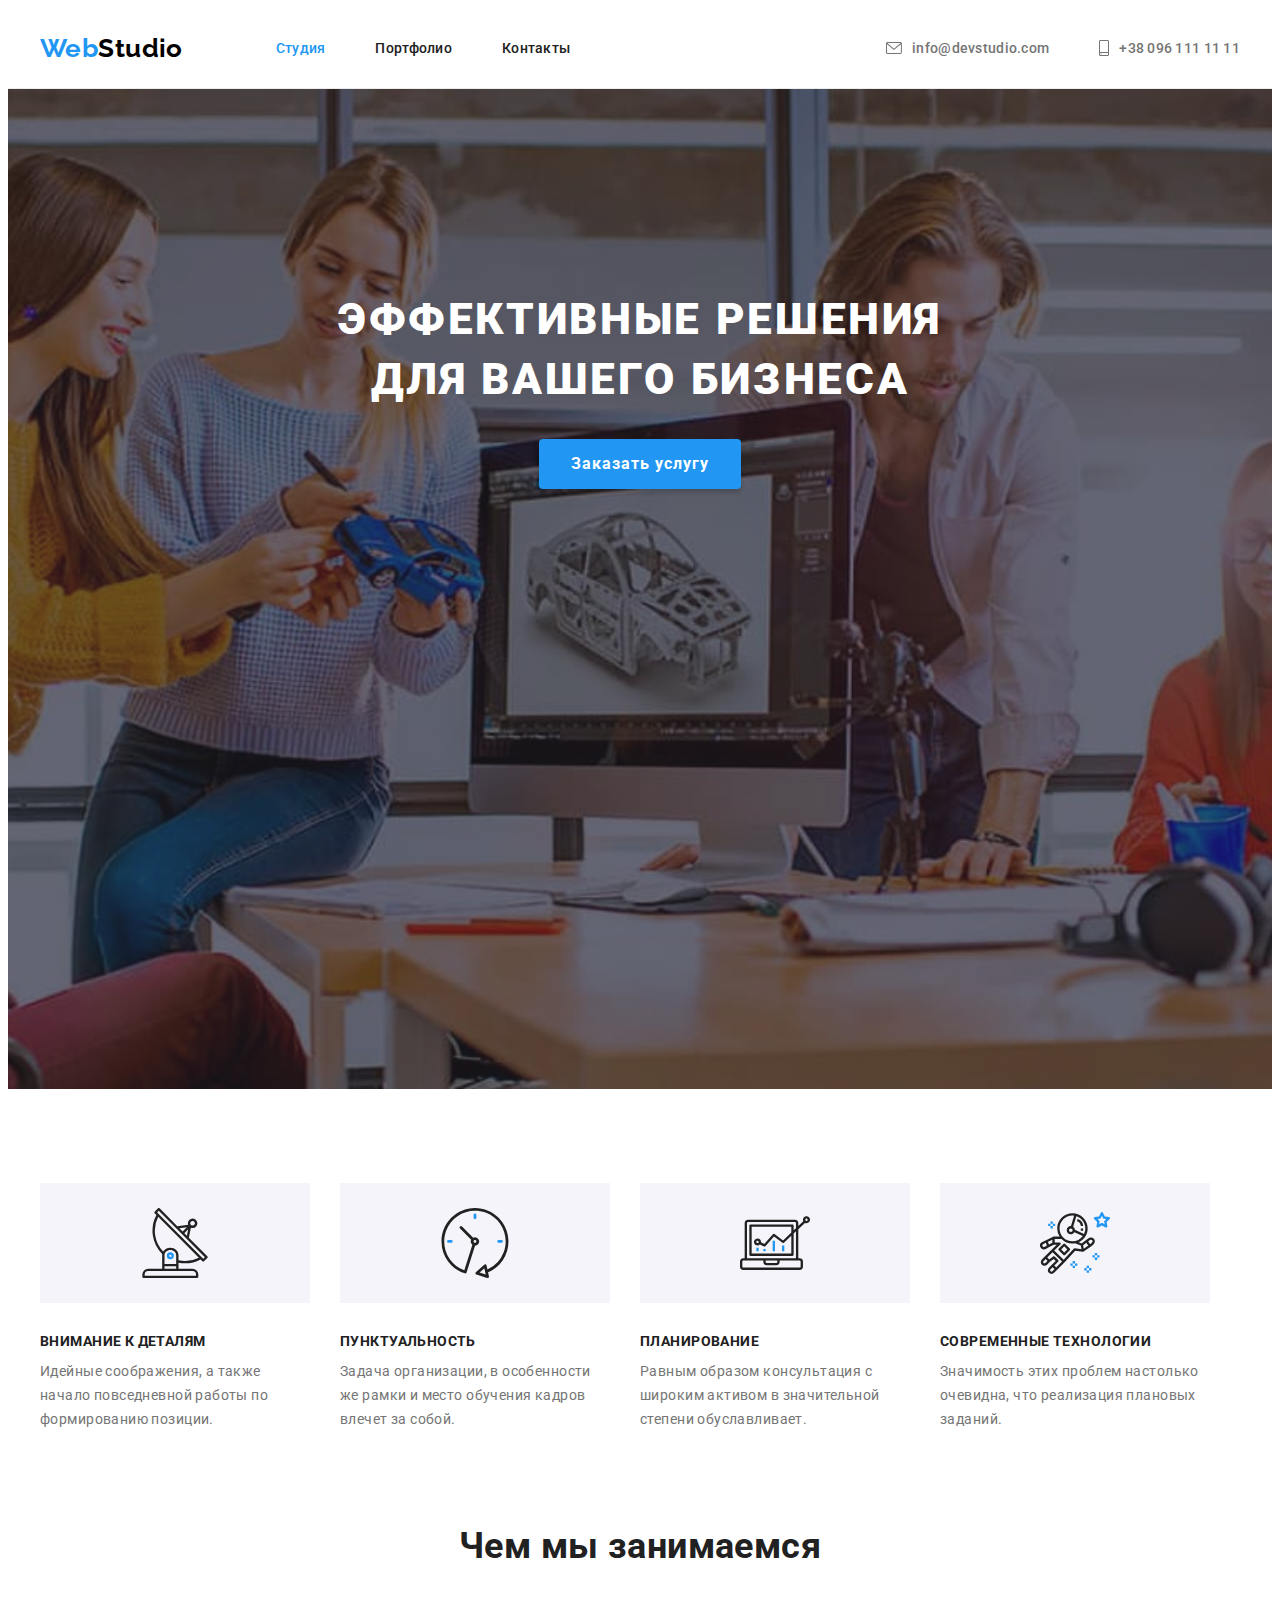
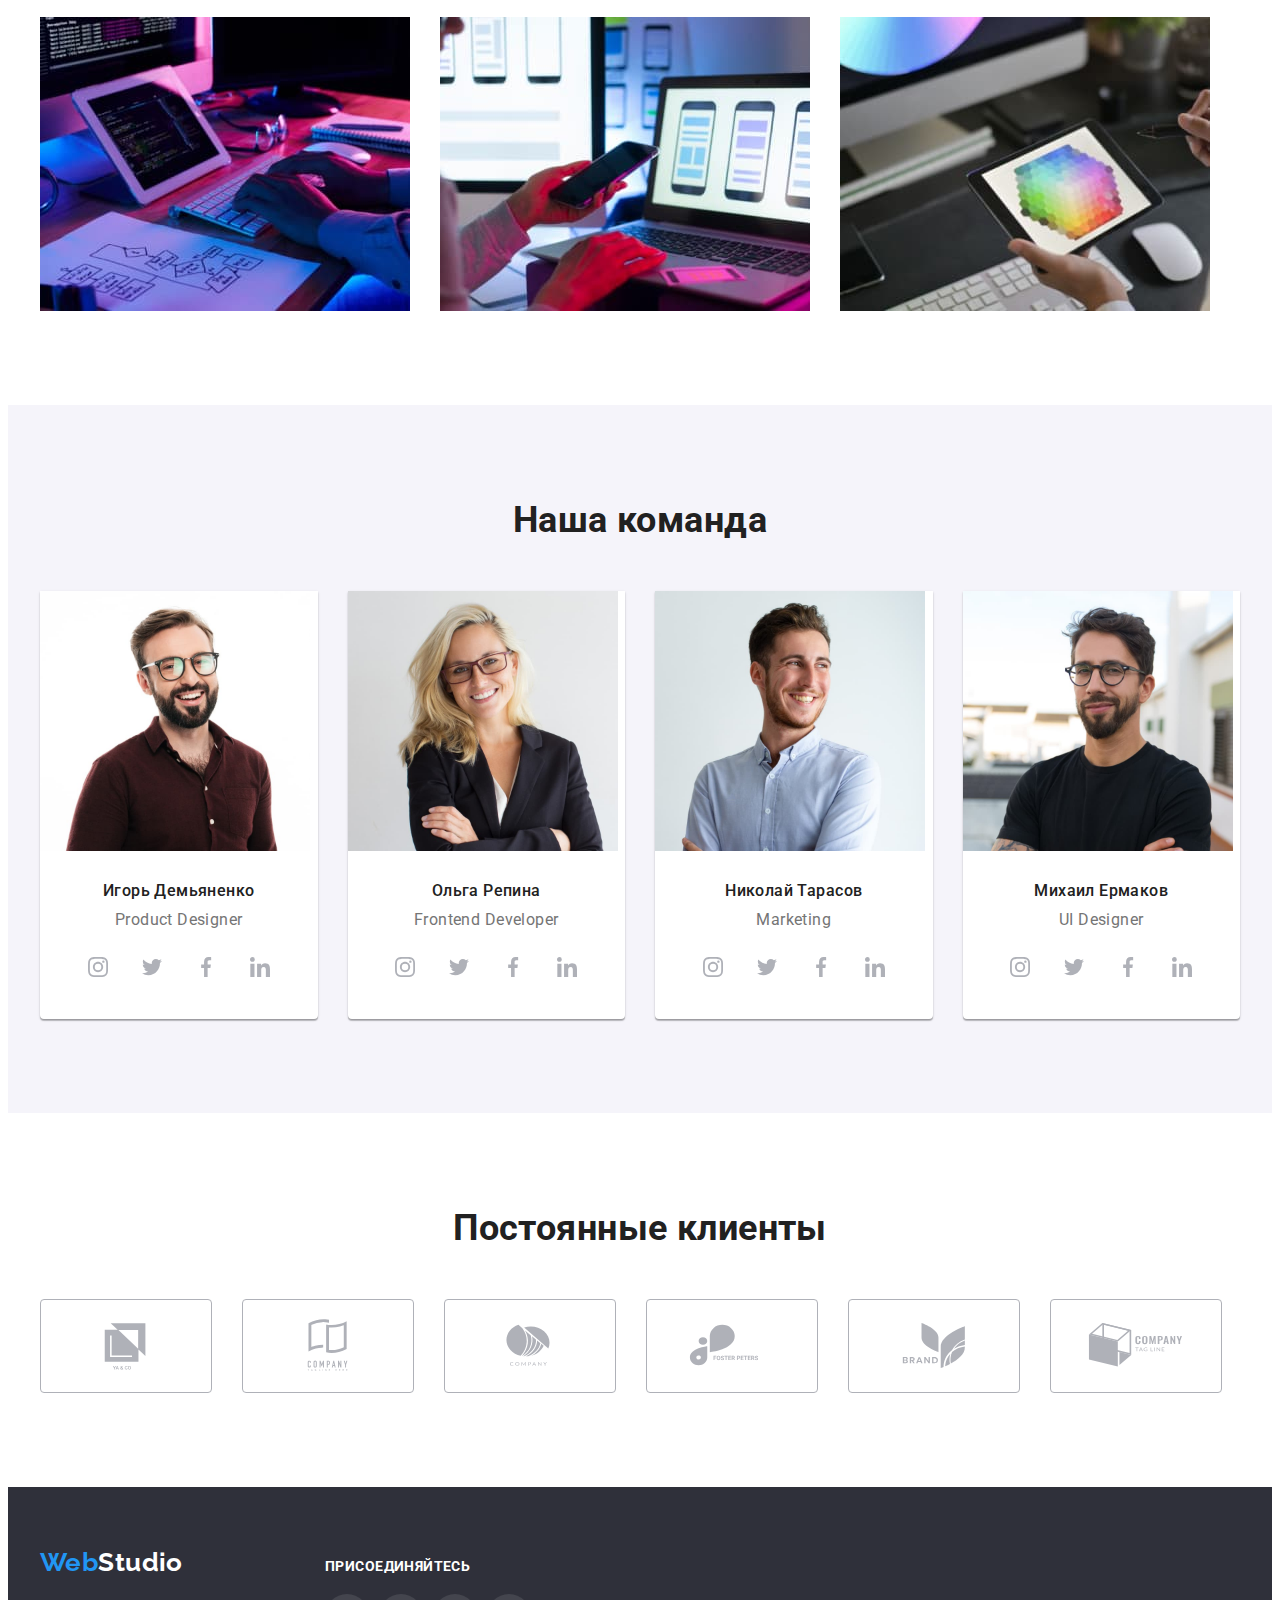
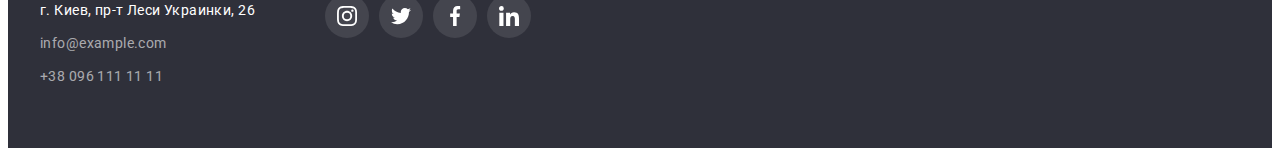
==== commit 41797417: "Fix mentor coments" ====
--- a/index.html
+++ b/index.html
@@ -1,623 +1,410 @@
 <!DOCTYPE html>
 <html lang="ru">
-  <head>
-    <meta charset="UTF-8" />
-    <meta http-equiv="X-UA-Compatible" content="IE=edge" />
-    <meta name="viewport" content="width=device-width, initial-scale=1.0" />
-    <title>Студия</title>
-    <link rel="preconnect" href="https://fonts.googleapis.com" />
-    <link rel="preconnect" href="https://fonts.gstatic.com" crossorigin />
-    <link
-      href="https://fonts.googleapis.com/css2?family=Raleway:wght@700&family=Roboto:wght@400;500;700;900&display=swap"
-      rel="stylesheet"
-    />
-    <!-- modern-nomalize start -->
-    <link
-      rel="stylesheet"
-      href="https://cdnjs.cloudflare.com/ajax/libs/modern-normalize/1.1.0/modern-normalize.min.css"
-      integrity="sha512-wpPYUAdjBVSE4KJnH1VR1HeZfpl1ub8YT/NKx4PuQ5NmX2tKuGu6U/JRp5y+Y8XG2tV+wKQpNHVUX03MfMFn9Q=="
-      crossorigin="anonymous"
-      referrerpolicy="no-referrer"
-    />
-    <!-- modern-nomalize end -->
-    <link rel="stylesheet" href="./css/styles.css" />
-  </head>
-  <body>
-    <!-- header -->
-    <header class="header">
-      <div class="container header-container">
-        <a class="header-logo link" href="index.html" lang="en"
-          ><span class="accent-header">Web</span>Studio</a
-        >
-        <nav class="header-nav">
-          <ul class="header-list list">
-            <li class="header-item list">
-              <a class="header-link header-link-current link" href="./index.html">Студия</a>
+
+<head>
+  <meta charset="UTF-8" />
+  <meta http-equiv="X-UA-Compatible" content="IE=edge" />
+  <meta name="viewport" content="width=device-width, initial-scale=1.0" />
+  <title>Студия</title>
+  <link rel="preconnect" href="https://fonts.googleapis.com" />
+  <link rel="preconnect" href="https://fonts.gstatic.com" crossorigin />
+  <link href="https://fonts.googleapis.com/css2?family=Raleway:wght@700&family=Roboto:wght@400;500;700;900&display=swap"
+    rel="stylesheet" />
+  <!-- modern-nomalize start -->
+  <link rel="stylesheet" href="https://cdnjs.cloudflare.com/ajax/libs/modern-normalize/1.1.0/modern-normalize.min.css"
+    integrity="sha512-wpPYUAdjBVSE4KJnH1VR1HeZfpl1ub8YT/NKx4PuQ5NmX2tKuGu6U/JRp5y+Y8XG2tV+wKQpNHVUX03MfMFn9Q=="
+    crossorigin="anonymous" referrerpolicy="no-referrer" />
+  <!-- modern-nomalize end -->
+  <link rel="stylesheet" href="./css/styles.css" />
+</head>
+
+<body>
+  <!-- header -->
+  <header class="header">
+    <div class="container header-container">
+      <a class="header-logo link" href="index.html" lang="en"><span class="accent-header">Web</span>Studio</a>
+      <nav class="header-nav">
+        <ul class="header-list list">
+          <li class="header-item list">
+            <a class="header-link header-link-current link" href="./index.html">Студия</a>
+          </li>
+          <li class="header-item list">
+            <a class="header-link link" href="./portfolio.html">Портфолио</a>
+          </li>
+          <li class="header-item list">
+            <a class="header-link link" href="#">Контакты</a>
+          </li>
+        </ul>
+      </nav>
+      <ul class="header-list list">
+        <li class="header-contacts list">
+          <a class="header-link header-mail link" href="mailto:info@devstudio.com">
+            <svg class="header-icon" width="16" height="12">
+              <use href="./images/icons.svg#icon-mail"></use>
+            </svg>info@devstudio.com</a>
+        </li>
+        <li class="header-contacts list">
+          <a class="header-link header-tel link" href="tel:+380961111111">
+            <svg class="header-icon" width="10" height="16">
+              <use href="./images/icons.svg#icon-phone"></use>
+            </svg>+38 096 111 11 11</a>
+        </li>
+      </ul>
+    </div>
+  </header>
+
+  <main>
+    <!-- Шапка -->
+    <section class="hero">
+      <div class="hero-container">
+        <h1 class="hero-title">Эффективные решения для вашего бизнеса</h1>
+        <button class="hero-btn btn" type="button">Заказать услугу</button>
+      </div>
+    </section>
+
+    <!-- Особенности -->
+    <section class="features section">
+      <div class="container">
+        <h2 class="visually-hidden">Особенности</h2>
+        <ul class="features-list list">
+          <li class="features-item">
+            <div class="features-icon">
+              <svg width="70" height="70">
+                <use href="./images/icons.svg#icon-antenna"></use>
+              </svg>
+            </div>
+            <h3 class="features-title">Внимание к деталям</h3>
+            <p class="features-descr">
+              Идейные соображения, а также начало повседневной работы по формированию позиции.
+            </p>
+          </li>
+          <li class="features-item">
+            <div class="features-icon">
+              <svg width="70" height="70">
+                <use href="./images/icons.svg#icon-clock"></use>
+              </svg>
+            </div>
+
+            <h3 class="features-title">Пунктуальность</h3>
+            <p class="features-descr">
+              Задача организации, в особенности же рамки и место обучения кадров влечет за собой.
+            </p>
+          </li>
+          <li class="features-item">
+            <div class="features-icon">
+              <svg width="70" height="70">
+                <use href="./images/icons.svg#icon-diagram"></use>
+              </svg>
+            </div>
+
+            <h3 class="features-title">Планирование</h3>
+            <p class="features-descr">
+              Равным образом консультация с широким активом в значительной степени обуславливает.
+            </p>
+          </li>
+          <li class="features-item">
+            <div class="features-icon">
+              <svg width="70" height="70">
+                <use href="./images/icons.svg#icon-astronaut"></use>
+              </svg>
+            </div>
+
+            <h3 class="features-title">Современные технологии</h3>
+            <p class="features-descr">
+              Значимость этих проблем настолько очевидна, что реализация плановых заданий.
+            </p>
+          </li>
+        </ul>
+      </div>
+    </section>
+
+    <!-- Чем мы занимаемся -->
+    <section class="work section">
+      <div class="container work-container">
+        <h2 class="work-title">Чем мы занимаемся</h2>
+        <ul class="work-list list">
+          <li class="work-item">
+            <img class="img work-item-img" src="./images/box1.jpg" alt="Верстка" width="370" height="294" />
+          </li>
+          <li class="work-item">
+            <img class="img work-item-img" src="./images/box2.jpg" alt="Оптимизация под все устройства" width="370"
+              height="294" />
+          </li>
+          <li class="work-item">
+            <img class="img work-item-img" src="./images/box3.jpg" alt="Дизайн сайта" width="370" height="294" />
+          </li>
+        </ul>
+      </div>
+    </section>
+
+    <!-- Наша команда -->
+    <section class="team section">
+      <div class="container">
+        <h2 class="team-title">Наша команда</h2>
+        <ul class="team-list list">
+          <li class="team-item">
+            <img class="img team-item-img" src="./images/teamcard1.jpg" lang="en" alt="Product Designer" width="270"
+              height="260" />
+            <div class="team-wrapper">
+              <h3 class="team-item-title">Игорь Демьяненко</h3>
+              <p class="team-item-descr">Product Designer</p>
+              <ul class="socials list">
+                <li class="socials-item-icon">
+                  <a class="socials-link" href="#" target="_blank" rel="noopener noreferrer" aria-label="instagram">
+                    <svg class="socials-icon" width="20" height="20">
+                      <use href="./images/icons.svg#icon-instagram"></use>
+                    </svg>
+                  </a>
+                </li>
+                <li class="socials-item-icon">
+                  <a class="socials-link link" href="#" target="_blank" rel="noopener noreferrer" aria-label="twitter">
+                    <svg class="socials-icon" width="20" height="20">
+                      <use href="./images/icons.svg#icon-twitter"></use>
+                    </svg>
+                  </a>
+                </li>
+                <li class="socials-item-icon">
+                  <a class="socials-link" href="#" target="_blank" rel="noopener noreferrer" aria-label="facebook">
+                    <svg class="socials-icon" width="20" height="20">
+                      <use href="./images/icons.svg#icon-facebook"></use>
+                    </svg>
+                  </a>
+                </li>
+                <li class="socials-item-icon">
+                  <a class="socials-link" href="#" target="_blank" rel="noopener noreferrer" aria-label="linkedin">
+                    <svg class="socials-icon" width="20" height="20">
+                      <use href="./images/icons.svg#icon-linkedin"></use>
+                    </svg>
+                  </a>
+                </li>
+              </ul>
+            </div>
+          </li>
+          <li class="team-item">
+            <img class="img team-item-img" src="./images/teamcard2.jpg" lang="en" alt="Frontend Developer" width="270"
+              height="260" />
+            <div class="team-wrapper">
+              <h3 class="team-item-title">Ольга Репина</h3>
+              <p class="team-item-descr">Frontend Developer</p>
+              <ul class="socials list">
+                <li class="socials-item-icon">
+                  <a class="socials-link" href="#" target="_blank" rel="noopener noreferrer" aria-label="instagram">
+                    <svg class="socials-icon" width="20" height="20">
+                      <use href="./images/icons.svg#icon-instagram"></use>
+                    </svg>
+                  </a>
+                </li>
+                <li class="socials-item-icon">
+                  <a class="socials-link link" href="#" target="_blank" rel="noopener noreferrer" aria-label="twitter">
+                    <svg class="socials-icon" width="20" height="20">
+                      <use href="./images/icons.svg#icon-twitter"></use>
+                    </svg>
+                  </a>
+                </li>
+                <li class="socials-item-icon link">
+                  <a class="socials-link" href="#" target="_blank" rel="noopener noreferrer" aria-label="facebook">
+                    <svg class="socials-icon" width="20" height="20">
+                      <use href="./images/icons.svg#icon-facebook"></use>
+                    </svg>
+                  </a>
+                </li>
+                <li class="socials-item-icon link">
+                  <a class="socials-link" href="#" target="_blank" rel="noopener noreferrer" aria-label="linkedin">
+                    <svg class="socials-icon" width="20" height="20">
+                      <use href="./images/icons.svg#icon-linkedin"></use>
+                    </svg>
+                  </a>
+                </li>
+              </ul>
+            </div>
+          </li>
+          <li class="team-item">
+            <img class="img team-item-img" src="./images/teamcard3.jpg" lang="en" alt="Marketing" width="270"
+              height="260" />
+            <div class="team-wrapper">
+              <h3 class="team-item-title">Николай Тарасов</h3>
+              <p class="team-item-descr">Marketing</p>
+              <ul class="socials list">
+                <li class="socials-item-icon">
+                  <a class="socials-link" href="#" target="_blank" rel="noopener noreferrer" aria-label="instagram">
+                    <svg class="socials-icon" width="20" height="20">
+                      <use href="./images/icons.svg#icon-instagram"></use>
+                    </svg>
+                  </a>
+                </li>
+                <li class="socials-item-icon">
+                  <a class="socials-link link" href="#" target="_blank" rel="noopener noreferrer" aria-label="twitter">
+                    <svg class="socials-icon" width="20" height="20">
+                      <use href="./images/icons.svg#icon-twitter"></use>
+                    </svg>
+                  </a>
+                </li>
+                <li class="socials-item-icon link">
+                  <a class="socials-link" href="#" target="_blank" rel="noopener noreferrer" aria-label="facebook">
+                    <svg class="socials-icon" width="20" height="20">
+                      <use href="./images/icons.svg#icon-facebook"></use>
+                    </svg>
+                  </a>
+                </li>
+                <li class="socials-item-icon link">
+                  <a class="socials-link" href="#" target="_blank" rel="noopener noreferrer" aria-label="linkedin">
+                    <svg class="socials-icon" width="20" height="20">
+                      <use href="./images/icons.svg#icon-linkedin"></use>
+                    </svg>
+                  </a>
+                </li>
+              </ul>
+            </div>
+          </li>
+          <li class="team-item">
+            <img class="img team-item-img" src="./images/teamcard4.jpg" lang="en" alt="UI Designer" width="270"
+              height="260" />
+            <div class="team-wrapper">
+              <h3 class="team-item-title">Михаил Ермаков</h3>
+              <p class="team-item-descr">UI Designer</p>
+              <ul class="socials list">
+                <li class="socials-item-icon">
+                  <a class="socials-link" href="#" target="_blank" rel="noopener noreferrer" aria-label="instagram">
+                    <svg class="socials-icon" width="20" height="20">
+                      <use href="./images/icons.svg#icon-instagram"></use>
+                    </svg>
+                  </a>
+                </li>
+                <li class="socials-item-icon">
+                  <a class="socials-link link" href="#" target="_blank" rel="noopener noreferrer" aria-label="twitter">
+                    <svg class="socials-icon" width="20" height="20">
+                      <use href="./images/icons.svg#icon-twitter"></use>
+                    </svg>
+                  </a>
+                </li>
+                <li class="socials-item-icon link">
+                  <a class="socials-link" href="#" target="_blank" rel="noopener noreferrer" aria-label="facebook">
+                    <svg class="socials-icon" width="20" height="20">
+                      <use href="./images/icons.svg#icon-facebook"></use>
+                    </svg>
+                  </a>
+                </li>
+                <li class="socials-item-icon link">
+                  <a class="socials-link" href="#" target="_blank" rel="noopener noreferrer" aria-label="linkedin">
+                    <svg class="socials-icon" width="20" height="20">
+                      <use href="./images/icons.svg#icon-linkedin"></use>
+                    </svg>
+                  </a>
+                </li>
+              </ul>
+            </div>
+          </li>
+        </ul>
+      </div>
+    </section>
+  </main>
+
+  <!-- Regular customers -->
+  <section class="section">
+    <div class="customers-container container">
+      <h2 class="customer-title">Постоянные клиенты</h2>
+      <ul class="customers-list list">
+        <li class="customers-item">
+          <a class="customers-link" href="#" target="_blank" rel="noopener noreferrer" aria-label="instagram">
+            <svg class="customers-icon" width="106" height="60">
+              <use href="./images/icons.svg#icon-logo-1"></use>
+            </svg>
+          </a>
+        </li>
+        <li class="customers-item">
+          <a class="customers-link" href="#" target="_blank" rel="noopener noreferrer" aria-label="instagram">
+            <svg class="customers-icon" width="106" height="60">
+              <use href="./images/icons.svg#icon-logo-2"></use>
+            </svg>
+          </a>
+        </li>
+        <li class="customers-item">
+          <a class="customers-link" href="#" target="_blank" rel="noopener noreferrer" aria-label="instagram">
+            <svg class="customers-icon" width="106" height="60">
+              <use href="./images/icons.svg#icon-logo-3"></use>
+            </svg>
+          </a>
+        </li>
+        <li class="customers-item">
+          <a class="customers-link" href="#" target="_blank" rel="noopener noreferrer" aria-label="instagram">
+            <svg class="customers-icon" width="106" height="60">
+              <use href="./images/icons.svg#icon-logo-4"></use>
+            </svg>
+          </a>
+        </li>
+        <li class="customers-item">
+          <a class="customers-link" href="#" target="_blank" rel="noopener noreferrer" aria-label="instagram">
+            <svg class="customers-icon" width="106" height="60">
+              <use href="./images/icons.svg#icon-logo-5"></use>
+            </svg>
+          </a>
+        </li>
+        <li class="customers-item">
+          <a class="customers-link" href="#" target="_blank" rel="noopener noreferrer" aria-label="instagram">
+            <svg class="customers-icon" width="106" height="60">
+              <use href="./images/icons.svg#icon-logo-6"></use>
+            </svg>
+          </a>
+        </li>
+      </ul>
+    </div>
+  </section>
+
+  <!-- Подвал -->
+  <footer class="footer">
+    <div class="footer-container container">
+      <div class="footer-container-address">
+        <a class="footer-logo link" href="index.html" lang="en"><span class="accent-footer">Web</span><span
+            class="second-footer-cl">Studio</span></a>
+        <address class="address">
+          <ul class="footer-list list">
+            <li class="footer-item-map list">
+              <a class="link" href="https://goo.gl/maps/kotDSWmVXza3ewrm8" target="_blank" rel="noreferrer noopener">г.
+                Киев, пр-т Леси Украинки, 26</a>
             </li>
-            <li class="header-item list">
-              <a class="header-link link" href="./portfolio.html">Портфолио</a>
+            <li class="footer-item list">
+              <a class="footer-mail link" href="mailto:info@example.com">info@example.com</a>
             </li>
-            <li class="header-item list">
-              <a class="header-link link" href="#">Контакты</a>
+            <li class="footer-item list">
+              <a class="footer-tel link" href="tel:+380961111111">+38 096 111 11 11</a>
             </li>
           </ul>
-        </nav>
-        <ul class="header-list list">
-          <li class="header-contacts list">
-            <div class="header-container">
-              <svg class="header-icon" width="16" height="12">
-                <use href="./images/icons.svg#icon-mail"></use>
-              </svg>
-              <a class="header-mail link" href="mailto:info@devstudio.com">info@devstudio.com</a>
-            </div>
-          </li>
-          <li class="header-contacts list">
-            <div class="header-container">
-              <svg class="header-icon" width="10" height="16">
-                <use href="./images/icons.svg#icon-phone"></use>
-              </svg>
-              <a class="header-tel link" href="tel:+380961111111">+38 096 111 11 11</a>
-            </div>
+        </address>
+      </div>
+      <div class="footer-container-socials">
+        <h3 class="footer-title">присоединяйтесь</h3>
+        <ul class="socials list">
+          <li class="socials-item-icon">
+            <a class="footer-socials-link" href="#" target="_blank" rel="noopener noreferrer" aria-label="instagram">
+              <svg class="footer-socials-icon" width="20" height="20">
+                <use href="./images/icons.svg#icon-instagram"></use>
+              </svg>
+            </a>
+          </li>
+          <li class="socials-item-icon">
+            <a class="footer-socials-link" href="#" target="_blank" rel="noopener noreferrer" aria-label="twitter">
+              <svg class="footer-socials-icon" width="20" height="20">
+                <use href="./images/icons.svg#icon-twitter"></use>
+              </svg>
+            </a>
+          </li>
+          <li class="socials-item-icon link">
+            <a class="footer-socials-link" href="#" target="_blank" rel="noopener noreferrer" aria-label="facebook">
+              <svg class="footer-socials-icon" width="20" height="20">
+                <use href="./images/icons.svg#icon-facebook"></use>
+              </svg>
+            </a>
+          </li>
+          <li class="socials-item-icon link">
+            <a class="footer-socials-link" href="#" target="_blank" rel="noopener noreferrer" aria-label="linkedin">
+              <svg class="footer-socials-icon" width="20" height="20">
+                <use href="./images/icons.svg#icon-linkedin"></use>
+              </svg>
+            </a>
           </li>
         </ul>
       </div>
-    </header>
-
-    <main>
-      <!-- Шапка -->
-      <section class="hero">
-        <div class="hero-container">
-          <h1 class="hero-title">Эффективные решения для вашего бизнеса</h1>
-          <button class="hero-btn btn" type="button">Заказать услугу</button>
-        </div>
-      </section>
-
-      <!-- Особенности -->
-      <section class="features section">
-        <div class="container">
-          <h2 class="visually-hidden">Особенности</h2>
-          <ul class="features-list list">
-            <li class="features-item">
-              <div class="features-icon">
-                <svg width="70" height="70">
-                  <use href="./images/icons.svg#icon-antenna"></use>
-                </svg>
-              </div>
-              <h3 class="features-title">Внимание к деталям</h3>
-              <p class="features-descr">
-                Идейные соображения, а также начало повседневной работы по формированию позиции.
-              </p>
-            </li>
-            <li class="features-item">
-              <div class="features-icon">
-                <svg width="70" height="70">
-                  <use href="./images/icons.svg#icon-clock"></use>
-                </svg>
-              </div>
-
-              <h3 class="features-title">Пунктуальность</h3>
-              <p class="features-descr">
-                Задача организации, в особенности же рамки и место обучения кадров влечет за собой.
-              </p>
-            </li>
-            <li class="features-item">
-              <div class="features-icon">
-                <svg width="70" height="70">
-                  <use href="./images/icons.svg#icon-diagram"></use>
-                </svg>
-              </div>
-
-              <h3 class="features-title">Планирование</h3>
-              <p class="features-descr">
-                Равным образом консультация с широким активом в значительной степени обуславливает.
-              </p>
-            </li>
-            <li class="features-item">
-              <div class="features-icon">
-                <svg width="70" height="70">
-                  <use href="./images/icons.svg#icon-astronaut"></use>
-                </svg>
-              </div>
-
-              <h3 class="features-title">Современные технологии</h3>
-              <p class="features-descr">
-                Значимость этих проблем настолько очевидна, что реализация плановых заданий.
-              </p>
-            </li>
-          </ul>
-        </div>
-      </section>
-
-      <!-- Чем мы занимаемся -->
-      <section class="work section">
-        <div class="container work-container">
-          <h2 class="work-title">Чем мы занимаемся</h2>
-          <ul class="work-list list">
-            <li class="work-item">
-              <img
-                class="img work-item-img"
-                src="./images/box1.jpg"
-                alt="Верстка"
-                width="370"
-                height="294"
-              />
-            </li>
-            <li class="work-item">
-              <img
-                class="img work-item-img"
-                src="./images/box2.jpg"
-                alt="Оптимизация под все устройства"
-                width="370"
-                height="294"
-              />
-            </li>
-            <li class="work-item">
-              <img
-                class="img work-item-img"
-                src="./images/box3.jpg"
-                alt="Дизайн сайта"
-                width="370"
-                height="294"
-              />
-            </li>
-          </ul>
-        </div>
-      </section>
-
-      <!-- Наша команда -->
-      <section class="team section">
-        <div class="container">
-          <h2 class="team-title">Наша команда</h2>
-          <ul class="team-list list">
-            <li class="team-item">
-              <img
-                class="img team-item-img"
-                src="./images/teamcard1.jpg"
-                lang="en"
-                alt="Product Designer"
-                width="270"
-                height="260"
-              />
-              <div class="team-wrapper">
-                <h3 class="team-item-title">Игорь Демьяненко</h3>
-                <p class="team-item-descr">Product Designer</p>
-                <ul class="socials list">
-                  <li class="socials-item-icon">
-                    <a
-                      class="socials-link"
-                      href="#"
-                      target="_blank"
-                      rel="noopener noreferrer"
-                      aria-label="instagram"
-                    >
-                      <svg class="socials-icon" width="20" height="20">
-                        <use href="./images/icons.svg#icon-instagram"></use>
-                      </svg>
-                    </a>
-                  </li>
-                  <li class="socials-item-icon">
-                    <a
-                      class="socials-link link"
-                      href="#"
-                      target="_blank"
-                      rel="noopener noreferrer"
-                      aria-label="twitter"
-                    >
-                      <svg class="socials-icon" width="20" height="20">
-                        <use href="./images/icons.svg#icon-twitter"></use>
-                      </svg>
-                    </a>
-                  </li>
-                  <li class="socials-item-icon link">
-                    <a
-                      class="socials-link"
-                      href="#"
-                      target="_blank"
-                      rel="noopener noreferrer"
-                      aria-label="facebook"
-                    >
-                      <svg class="socials-icon" width="20" height="20">
-                        <use href="./images/icons.svg#icon-facebook"></use>
-                      </svg>
-                    </a>
-                  </li>
-                  <li class="socials-item-icon link">
-                    <a
-                      class="socials-link"
-                      href="#"
-                      target="_blank"
-                      rel="noopener noreferrer"
-                      aria-label="linkedin"
-                    >
-                      <svg class="socials-icon" width="20" height="20">
-                        <use href="./images/icons.svg#icon-linkedin"></use>
-                      </svg>
-                    </a>
-                  </li>
-                </ul>
-              </div>
-            </li>
-            <li class="team-item">
-              <img
-                class="img team-item-img"
-                src="./images/teamcard2.jpg"
-                lang="en"
-                alt="Frontend Developer"
-                width="270"
-                height="260"
-              />
-              <div class="team-wrapper">
-                <h3 class="team-item-title">Ольга Репина</h3>
-                <p class="team-item-descr">Frontend Developer</p>
-                <ul class="socials list">
-                  <li class="socials-item-icon">
-                    <a
-                      class="socials-link"
-                      href="#"
-                      target="_blank"
-                      rel="noopener noreferrer"
-                      aria-label="instagram"
-                    >
-                      <svg class="socials-icon" width="20" height="20">
-                        <use href="./images/icons.svg#icon-instagram"></use>
-                      </svg>
-                    </a>
-                  </li>
-                  <li class="socials-item-icon">
-                    <a
-                      class="socials-link link"
-                      href="#"
-                      target="_blank"
-                      rel="noopener noreferrer"
-                      aria-label="twitter"
-                    >
-                      <svg class="socials-icon" width="20" height="20">
-                        <use href="./images/icons.svg#icon-twitter"></use>
-                      </svg>
-                    </a>
-                  </li>
-                  <li class="socials-item-icon link">
-                    <a
-                      class="socials-link"
-                      href="#"
-                      target="_blank"
-                      rel="noopener noreferrer"
-                      aria-label="facebook"
-                    >
-                      <svg class="socials-icon" width="20" height="20">
-                        <use href="./images/icons.svg#icon-facebook"></use>
-                      </svg>
-                    </a>
-                  </li>
-                  <li class="socials-item-icon link">
-                    <a
-                      class="socials-link"
-                      href="#"
-                      target="_blank"
-                      rel="noopener noreferrer"
-                      aria-label="linkedin"
-                    >
-                      <svg class="socials-icon" width="20" height="20">
-                        <use href="./images/icons.svg#icon-linkedin"></use>
-                      </svg>
-                    </a>
-                  </li>
-                </ul>
-              </div>
-            </li>
-            <li class="team-item">
-              <img
-                class="img team-item-img"
-                src="./images/teamcard3.jpg"
-                lang="en"
-                alt="Marketing"
-                width="270"
-                height="260"
-              />
-              <div class="team-wrapper">
-                <h3 class="team-item-title">Николай Тарасов</h3>
-                <p class="team-item-descr">Marketing</p>
-                <ul class="socials list">
-                  <li class="socials-item-icon">
-                    <a
-                      class="socials-link"
-                      href="#"
-                      target="_blank"
-                      rel="noopener noreferrer"
-                      aria-label="instagram"
-                    >
-                      <svg class="socials-icon" width="20" height="20">
-                        <use href="./images/icons.svg#icon-instagram"></use>
-                      </svg>
-                    </a>
-                  </li>
-                  <li class="socials-item-icon">
-                    <a
-                      class="socials-link link"
-                      href="#"
-                      target="_blank"
-                      rel="noopener noreferrer"
-                      aria-label="twitter"
-                    >
-                      <svg class="socials-icon" width="20" height="20">
-                        <use href="./images/icons.svg#icon-twitter"></use>
-                      </svg>
-                    </a>
-                  </li>
-                  <li class="socials-item-icon link">
-                    <a
-                      class="socials-link"
-                      href="#"
-                      target="_blank"
-                      rel="noopener noreferrer"
-                      aria-label="facebook"
-                    >
-                      <svg class="socials-icon" width="20" height="20">
-                        <use href="./images/icons.svg#icon-facebook"></use>
-                      </svg>
-                    </a>
-                  </li>
-                  <li class="socials-item-icon link">
-                    <a
-                      class="socials-link"
-                      href="#"
-                      target="_blank"
-                      rel="noopener noreferrer"
-                      aria-label="linkedin"
-                    >
-                      <svg class="socials-icon" width="20" height="20">
-                        <use href="./images/icons.svg#icon-linkedin"></use>
-                      </svg>
-                    </a>
-                  </li>
-                </ul>
-              </div>
-            </li>
-            <li class="team-item">
-              <img
-                class="img team-item-img"
-                src="./images/teamcard4.jpg"
-                lang="en"
-                alt="UI Designer"
-                width="270"
-                height="260"
-              />
-              <div class="team-wrapper">
-                <h3 class="team-item-title">Михаил Ермаков</h3>
-                <p class="team-item-descr">UI Designer</p>
-                <ul class="socials list">
-                  <li class="socials-item-icon">
-                    <a
-                      class="socials-link"
-                      href="#"
-                      target="_blank"
-                      rel="noopener noreferrer"
-                      aria-label="instagram"
-                    >
-                      <svg class="socials-icon" width="20" height="20">
-                        <use href="./images/icons.svg#icon-instagram"></use>
-                      </svg>
-                    </a>
-                  </li>
-                  <li class="socials-item-icon">
-                    <a
-                      class="socials-link link"
-                      href="#"
-                      target="_blank"
-                      rel="noopener noreferrer"
-                      aria-label="twitter"
-                    >
-                      <svg class="socials-icon" width="20" height="20">
-                        <use href="./images/icons.svg#icon-twitter"></use>
-                      </svg>
-                    </a>
-                  </li>
-                  <li class="socials-item-icon link">
-                    <a
-                      class="socials-link"
-                      href="#"
-                      target="_blank"
-                      rel="noopener noreferrer"
-                      aria-label="facebook"
-                    >
-                      <svg class="socials-icon" width="20" height="20">
-                        <use href="./images/icons.svg#icon-facebook"></use>
-                      </svg>
-                    </a>
-                  </li>
-                  <li class="socials-item-icon link">
-                    <a
-                      class="socials-link"
-                      href="#"
-                      target="_blank"
-                      rel="noopener noreferrer"
-                      aria-label="linkedin"
-                    >
-                      <svg class="socials-icon" width="20" height="20">
-                        <use href="./images/icons.svg#icon-linkedin"></use>
-                      </svg>
-                    </a>
-                  </li>
-                </ul>
-              </div>
-            </li>
-          </ul>
-        </div>
-      </section>
-    </main>
-
-    <!-- Regular customers -->
-    <section class="section">
-      <h2 class="customer-title">Постоянные клиенты</h2>
-      <div class="customers-container">
-        <ul class="customers-list list">
-          <li class="customers-item">
-            <a
-              class="customers-link"
-              href="#"
-              target="_blank"
-              rel="noopener noreferrer"
-              aria-label="instagram"
-            >
-              <svg class="customers-icon" width="106" height="60">
-                <use href="./images/icons.svg#icon-logo-1"></use>
-              </svg>
-            </a>
-          </li>
-          <li class="customers-item">
-            <a
-              class="customers-link"
-              href="#"
-              target="_blank"
-              rel="noopener noreferrer"
-              aria-label="instagram"
-            >
-              <svg class="customers-icon" width="106" height="60">
-                <use href="./images/icons.svg#icon-logo-2"></use>
-              </svg>
-            </a>
-          </li>
-          <li class="customers-item">
-            <a
-              class="customers-link"
-              href="#"
-              target="_blank"
-              rel="noopener noreferrer"
-              aria-label="instagram"
-            >
-              <svg class="customers-icon" width="106" height="60">
-                <use href="./images/icons.svg#icon-logo-3"></use>
-              </svg>
-            </a>
-          </li>
-          <li class="customers-item">
-            <a
-              class="customers-link"
-              href="#"
-              target="_blank"
-              rel="noopener noreferrer"
-              aria-label="instagram"
-            >
-              <svg class="customers-icon" width="106" height="60">
-                <use href="./images/icons.svg#icon-logo-4"></use>
-              </svg>
-            </a>
-          </li>
-          <li class="customers-item">
-            <a
-              class="customers-link"
-              href="#"
-              target="_blank"
-              rel="noopener noreferrer"
-              aria-label="instagram"
-            >
-              <svg class="customers-icon" width="106" height="60">
-                <use href="./images/icons.svg#icon-logo-5"></use>
-              </svg>
-            </a>
-          </li>
-          <li class="customers-item">
-            <a
-              class="customers-link"
-              href="#"
-              target="_blank"
-              rel="noopener noreferrer"
-              aria-label="instagram"
-            >
-              <svg class="customers-icon" width="106" height="60">
-                <use href="./images/icons.svg#icon-logo-6"></use>
-              </svg>
-            </a>
-          </li>
-        </ul>
-      </div>
-    </section>
-
-    <!-- Подвал -->
-    <footer class="footer">
-      <div class="footer-container container">
-        <div class="footer-container-address">
-          <a class="footer-logo link" href="index.html" lang="en"
-            ><span class="accent-footer">Web</span><span class="second-footer-cl">Studio</span></a
-          >
-          <address class="address">
-            <ul class="footer-list list">
-              <li class="footer-item-map list">
-                <a
-                  class="link"
-                  href="https://goo.gl/maps/kotDSWmVXza3ewrm8"
-                  target="_blank"
-                  rel="noreferrer noopener"
-                  >г. Киев, пр-т Леси Украинки, 26</a
-                >
-              </li>
-              <li class="footer-item list">
-                <a class="footer-mail link" href="mailto:info@example.com">info@example.com</a>
-              </li>
-              <li class="footer-item list">
-                <a class="footer-tel link" href="tel:+380961111111">+38 096 111 11 11</a>
-              </li>
-            </ul>
-          </address>
-        </div>
-        <div class="footer-container-socials">
-          <h3 class="footer-title">присоединяйтесь</h3>
-          <ul class="socials list">
-            <li class="socials-item-icon">
-              <a
-                class="footer-socials-link"
-                href="#"
-                target="_blank"
-                rel="noopener noreferrer"
-                aria-label="instagram"
-              >
-                <svg class="footer-socials-icon" width="20" height="20">
-                  <use href="./images/icons.svg#icon-instagram"></use>
-                </svg>
-              </a>
-            </li>
-            <li class="socials-item-icon">
-              <a
-                class="footer-socials-link"
-                href="#"
-                target="_blank"
-                rel="noopener noreferrer"
-                aria-label="twitter"
-              >
-                <svg class="footer-socials-icon" width="20" height="20">
-                  <use href="./images/icons.svg#icon-twitter"></use>
-                </svg>
-              </a>
-            </li>
-            <li class="socials-item-icon link">
-              <a
-                class="footer-socials-link"
-                href="#"
-                target="_blank"
-                rel="noopener noreferrer"
-                aria-label="facebook"
-              >
-                <svg class="footer-socials-icon" width="20" height="20">
-                  <use href="./images/icons.svg#icon-facebook"></use>
-                </svg>
-              </a>
-            </li>
-            <li class="socials-item-icon link">
-              <a
-                class="footer-socials-link"
-                href="#"
-                target="_blank"
-                rel="noopener noreferrer"
-                aria-label="linkedin"
-              >
-                <svg class="footer-socials-icon" width="20" height="20">
-                  <use href="./images/icons.svg#icon-linkedin"></use>
-                </svg>
-              </a>
-            </li>
-          </ul>
-        </div>
-      </div>
-    </footer>
-  </body>
-</html>
+    </div>
+  </footer>
+</body>
+</html>--- a/css/styles.css
+++ b/css/styles.css
@@ -103,24 +103,25 @@
   color: var(--main-link-cl);
 }
 
-.header-container {
+/* .header-container {
   display: flex;
   gap: 10px;
-}
-
-.header-link,
-.header-mail,
-.header-tel {
-  display: block;
+} */
+
+.header-link {
+  display: flex;
   padding-top: 32px;
   padding-bottom: 32px;
   font-weight: 500;
   line-height: calc(16 / 14);
   letter-spacing: 0.02em;
-}
+  align-items: center;
+}
+
 .header-icon {
-  fill: var(--main-txt-item);
+  fill: currentColor;
   cursor: pointer;
+  margin-right: 10px;
 }
 
 /* header hover focus */
@@ -139,13 +140,13 @@
 
 .header-list {
   display: flex;
-  gap: 30px;
-}
-
-.header-contacts {
+  gap: 50px;
+}
+
+.header-mail,
+.header-tel{
   color: var(--main-txt-item);
 }
-
 .header-link-current {
   color: var(--main-link-cl);
 }
@@ -162,7 +163,7 @@
 .hero-container {
   text-align: center;
 
-  min-height: 600px;
+  height: 600px;
   max-width: 1600px;
 
   margin-left: auto;
@@ -176,7 +177,6 @@
   background-repeat: no-repeat;
   background-image: linear-gradient(to right, rgba(47, 47, 58, 0.4), rgba(47, 47, 58, 0.4)),
     url(../images/hero-bgn.jpg);
-  background-size: contain;
 }
 
 .hero-title {
@@ -358,7 +358,12 @@
   gap: 30px;
 }
 
-.gallery-item:hover {
+.gallery-link{
+  display: block;
+}
+
+.gallery-link:hover,
+.gallery-link:focus {
   box-shadow: 0px 1px 1px rgba(0, 0, 0, 0.12), 0px 4px 4px rgba(0, 0, 0, 0.06),
     1px 4px 6px rgba(0, 0, 0, 0.16);
 }
@@ -389,34 +394,34 @@
 
 .customers-list {
   display: flex;
+  /* align-items: center;
+  justify-content: center; */
+  gap: 30px;
+}
+.customers-link {
+  display: flex;
   align-items: center;
   justify-content: center;
-  gap: 30px;
-}
-.customers-link {
-  display: flex;
-  align-items: center;
-  justify-content: center;
 
   border: 1px solid #afb1b8;
   border-radius: 4px;
 
   width: 170px;
   height: 92px;
-  background-color: var(--white-bg-cl);
+  color: var(--main-icon-cl);
 }
 
 .customers-icon {
-  fill: var(--main-icon-cl);
+  fill: currentColor;
 }
 
 .customers-link:hover,
-.socials-link:focus {
+.customers-link:focus {
   border: 1px solid var(--main-link-cl);
 }
 
 .customers-link:hover .customers-icon,
-.socials-link:focus .customers-icon {
+.customers-link:focus .customers-icon {
   fill: var(--main-link-cl);
 }
 
@@ -472,6 +477,7 @@
   line-height: calc(16 / 14);
   text-transform: uppercase;
   color: var(--btn-txt-cl);
+  padding-bottom: 20px;
 }
 
 .footer-socials-link {
@@ -485,7 +491,10 @@
 
   background-color: #44454e;
 
-  fill: var(--btn-txt-cl);
+  color: var(--btn-txt-cl);
+}
+.footer-socials-icon{
+  fill: currentColor;
 }
 
 .footer-socials-link:hover,
@@ -496,10 +505,8 @@
 /* --------------Socials----------- */
 .socials {
   display: flex;
-  align-items: center;
   justify-content: center;
   gap: 10px;
-  margin-top: 20px;
 }
 
 .socials-link {
@@ -510,11 +517,13 @@
   width: 44px;
   height: 44px;
   border-radius: 50%;
-  background-color: var(--white-bg-cl);
-
-
+}
+
+.socials-link{
+ fill: var(--main-icon-cl); 
+}
 .socials-icon {
-  fill: var(--main-icon-cl);
+  color: currentColor;
 }
 
 .socials-link:hover,
